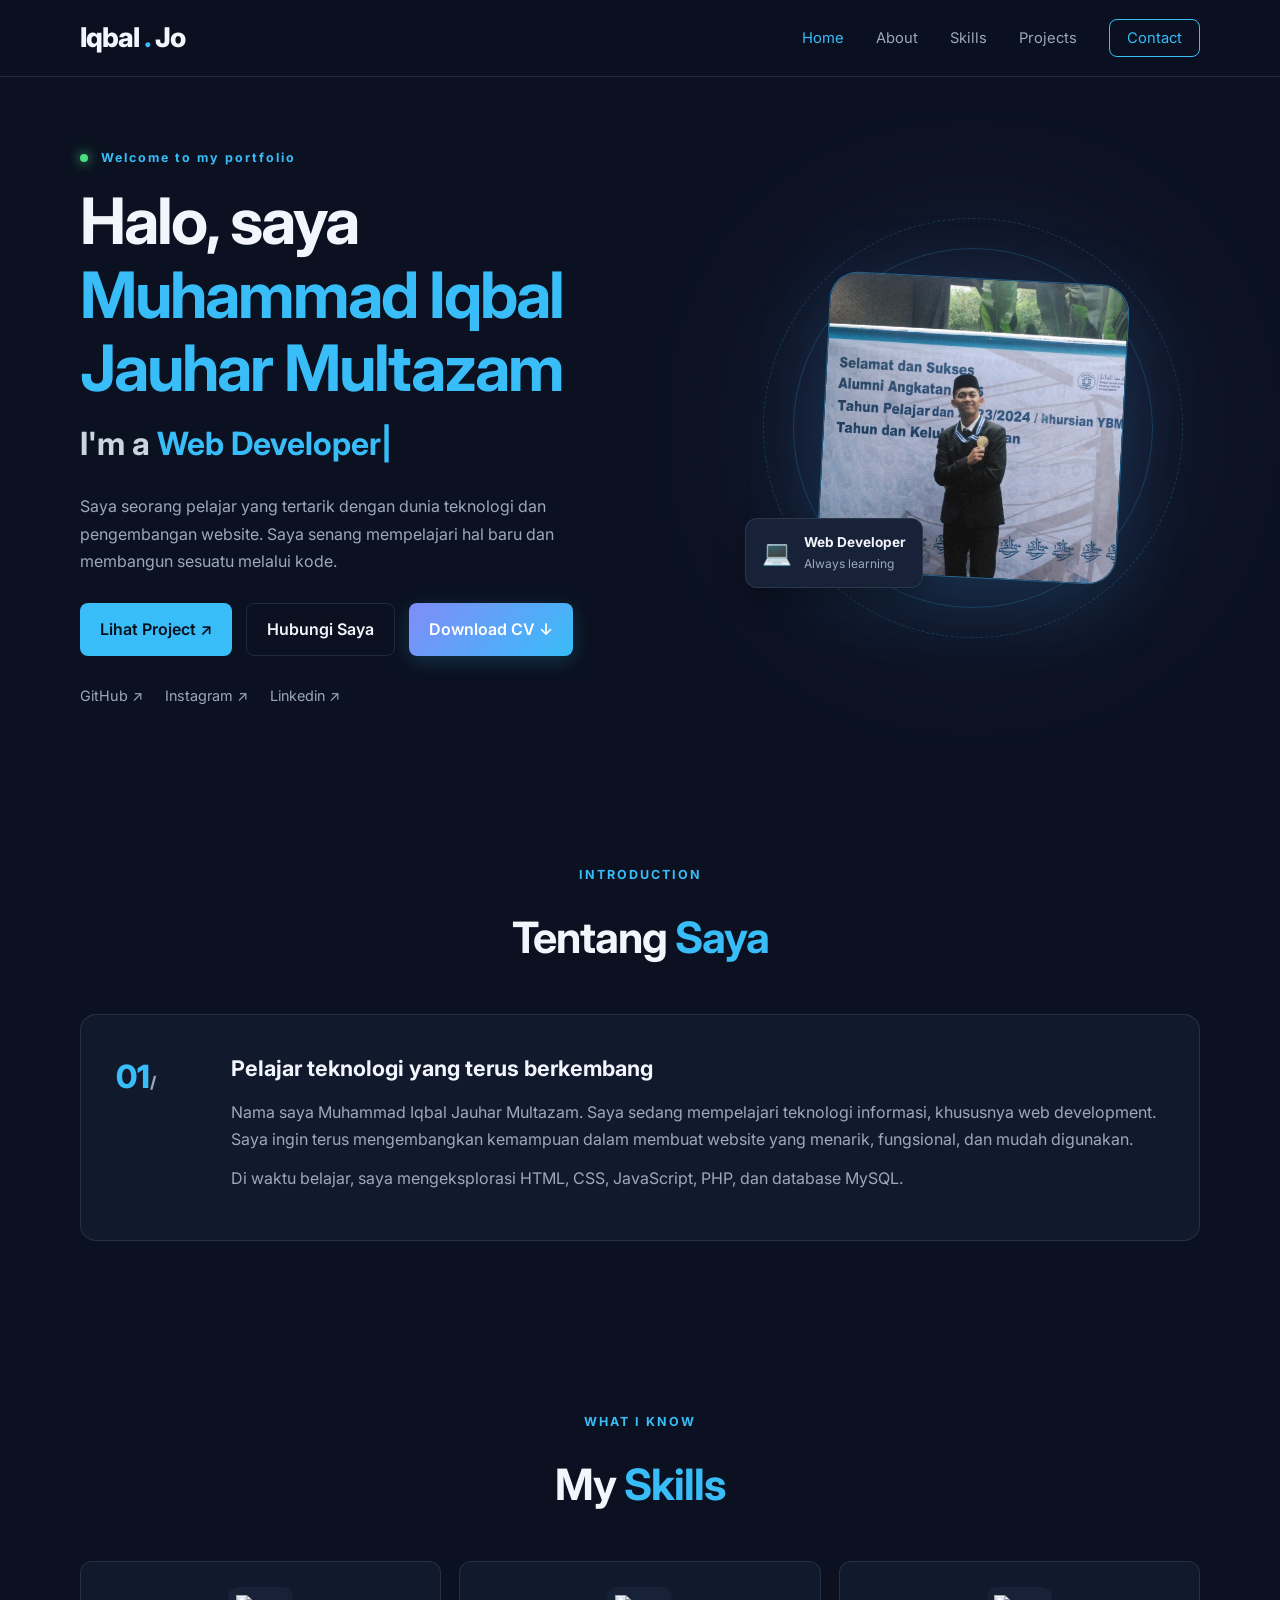
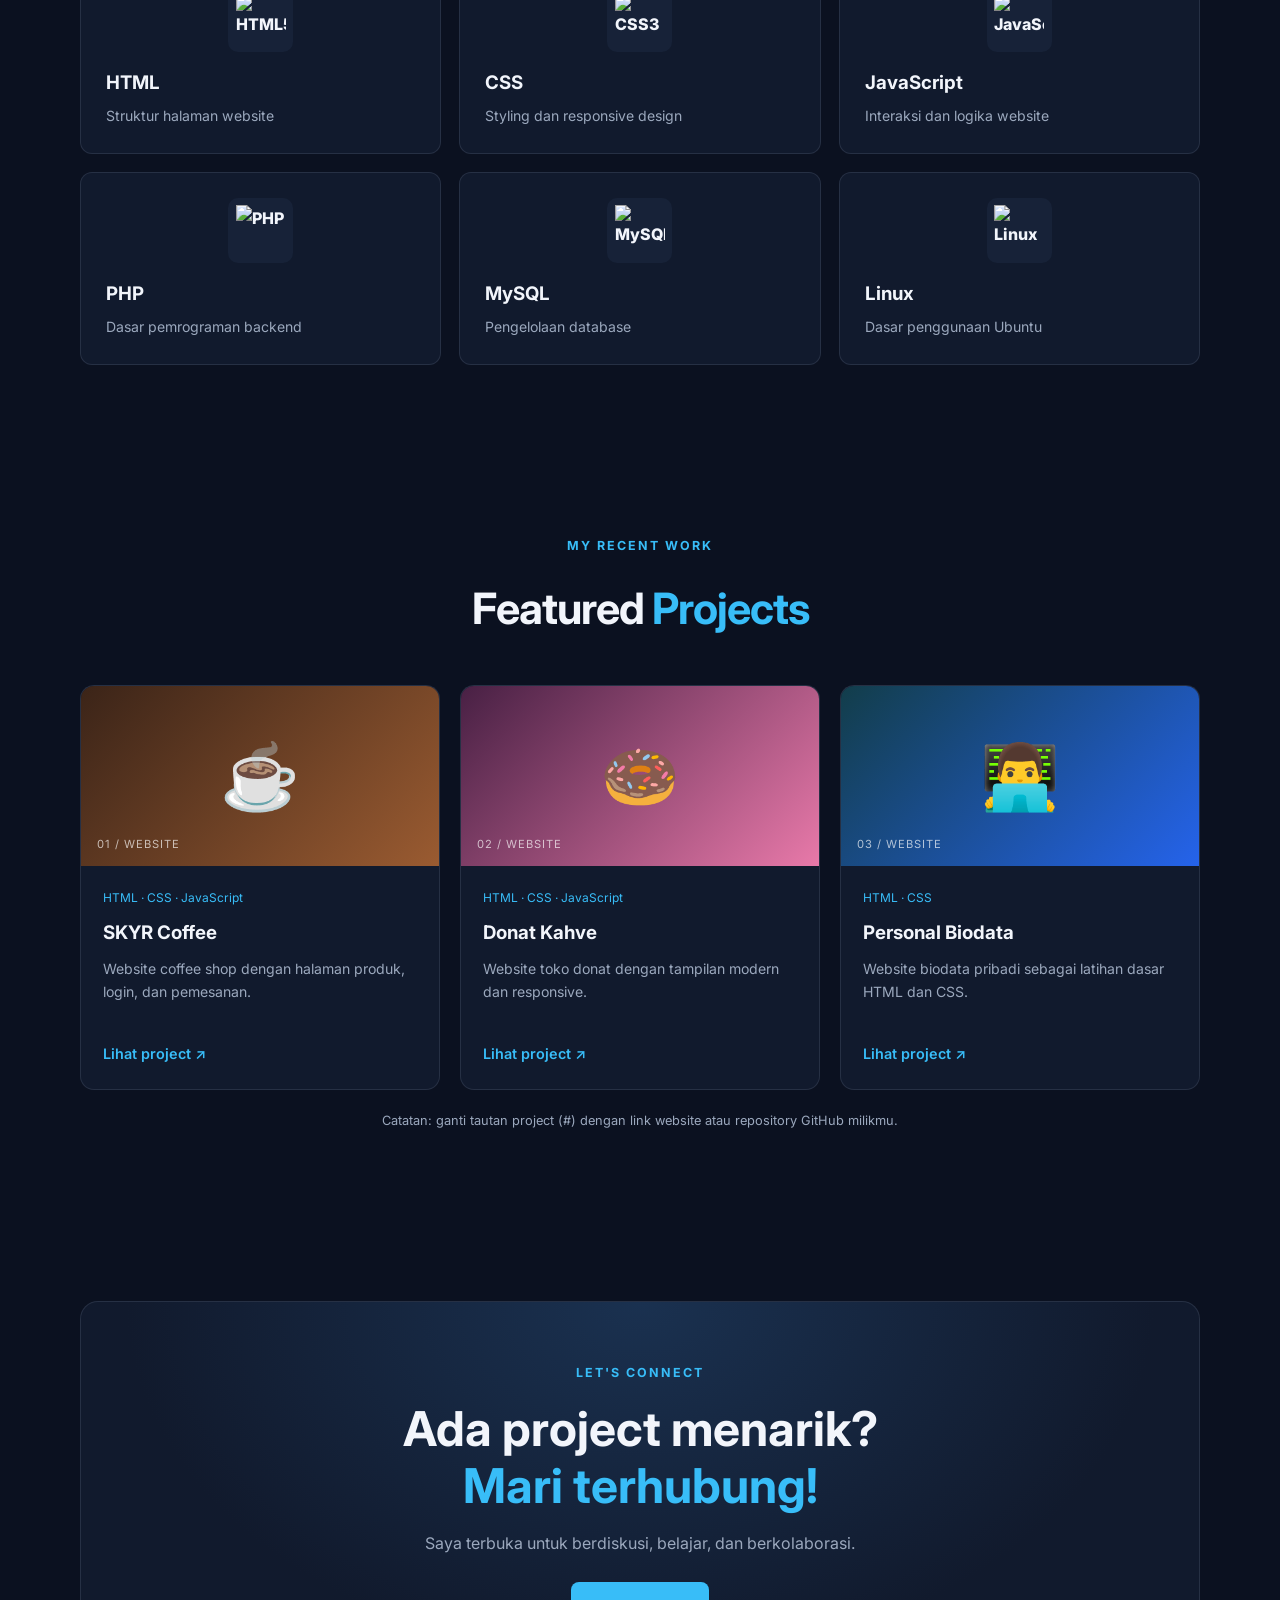
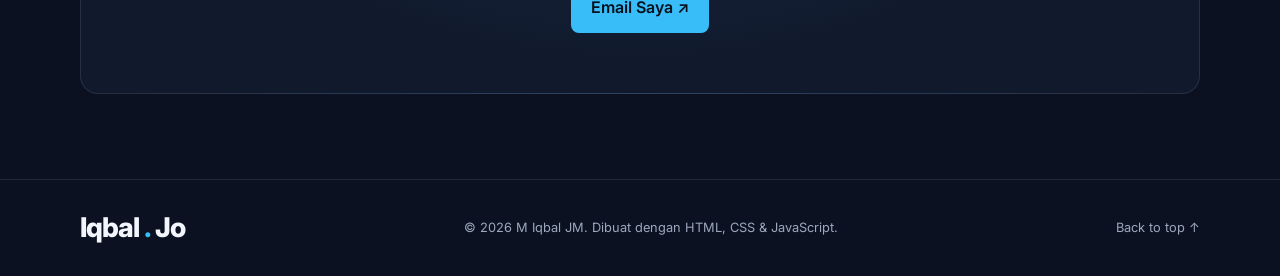
==== index.html @ 10afd631 "Add files via upload" ====
<!DOCTYPE html>
<html lang="id">
<head>
  <meta charset="UTF-8">
  <meta name="viewport" content="width=device-width, initial-scale=1.0">
  <meta name="description" content="Portofolio pribadi Muhammad Iqbal Jauhar Multazam">
  <title>Portofolio | Muhammad Iqbal J</title>
  <link rel="stylesheet" href="css/style.css">
  <script src="js/script.js" defer></script>
</head>
<body>
  <header class="header">
    <nav class="navbar container">
      <a href="#home" class="logo">Iqbal <span>.</span> Jo</a>
      <button class="menu-toggle" id="menuToggle" aria-label="Buka menu" aria-expanded="false">☰</button>
      <ul class="nav-links" id="navLinks">
        <li><a href="#home" class="active">Home</a></li>
        <li><a href="#about">About</a></li>
        <li><a href="#skills">Skills</a></li>
        <li><a href="#projects">Projects</a></li>
        <li><a href="#contact" class="nav-contact">Contact</a></li>
      </ul>
    </nav>
  </header>

  <main>
    <section class="hero container" id="home">
      <div class="hero-content">
        <p class="eyebrow"><span class="status-dot"></span> Welcome to my portfolio</p>
        <h1>Halo, saya <span>Muhammad Iqbal Jauhar Multazam</span></h1>
        <h2>I'm a <span id="typedText">Web Developer</span><span class="cursor">|</span></h2>
        <p class="hero-description">
          Saya seorang pelajar yang tertarik dengan dunia teknologi dan pengembangan website.
          Saya senang mempelajari hal baru dan membangun sesuatu melalui kode.
        </p>
        <div class="hero-buttons">
          <a href="#projects" class="btn btn-primary">
            Lihat Project ↗
          </a>
        
          <a href="#contact" class="btn btn-outline">
            Hubungi Saya
          </a>
        
          <a href="cv/cv-iqbal.pdf" class="btn btn-cv" download>
            Download CV ↓
          </a>
        </div>
        <div class="social-links">
          <a href="https://github.com/iqbaljauhar07/portfolio-iqbal" target="_blank" rel="noopener noreferrer">GitHub ↗</a>
          <a href="https://www.instagram.com/iqbaljamz._/" target="_blank" rel="noopener noreferrer">Instagram ↗</a>
          <a href="https://www.linkedin.com/in/m-iqbal-jauhar-m-0b9244431/" target="_blank" rel="noopener noreferrer">Linkedin ↗</a>
        </div>
      </div>
      <div class="hero-image">
        <div class="image-glow"></div>
        <div class="profile-frame">
          <img src="img/profile.jpg" alt="Foto profil Iqbal"
               onerror="this.style.display='none'; this.nextElementSibling.style.display='grid';">
          <div class="profile-placeholder">IQ</div>
        </div>
        <div class="floating-card"><span>💻</span><div><strong>Web Developer</strong><small>Always learning</small></div></div>
        <div class="circle circle-one"></div>
        <div class="circle circle-two"></div>
      </div>
    </section>

    <section class="section container" id="about">
      <div class="section-heading">
        <p class="eyebrow">INTRODUCTION</p>
        <h2>Tentang <span>Saya</span></h2>
      </div>
      <div class="about-card">
        <div class="about-mark">01<span>/</span></div>
        <div>
          <h3>Pelajar teknologi yang terus berkembang</h3>
          <p>
            Nama saya Muhammad Iqbal Jauhar Multazam. Saya sedang mempelajari
            teknologi informasi, khususnya web development. Saya ingin terus
            mengembangkan kemampuan dalam membuat website yang menarik,
            fungsional, dan mudah digunakan.
          </p>
          <p>Di waktu belajar, saya mengeksplorasi HTML, CSS, JavaScript, PHP, dan database MySQL.</p>
        </div>
      </div>
    </section>

    <section class="section container" id="skills">
      <div class="section-heading">
        <p class="eyebrow">WHAT I KNOW</p>
        <h2>My <span>Skills</span></h2>
      </div>
      <div class="skills-grid">
        <div class="skill-card">
          <span class="skill-icon">
            <img src="https://cdn.simpleicons.org/html5/E34F26" alt="HTML5">
          </span>
          <h3>HTML</h3>
          <p>Struktur halaman website</p>
        </div>
      
        <div class="skill-card">
          <span class="skill-icon">
            <img src="https://cdn.simpleicons.org/css/663399" alt="CSS3">
          </span>
          <h3>CSS</h3>
          <p>Styling dan responsive design</p>
        </div>
      
        <div class="skill-card">
          <span class="skill-icon">
            <img src="https://cdn.simpleicons.org/javascript/F7DF1E" alt="JavaScript">
          </span>
          <h3>JavaScript</h3>
          <p>Interaksi dan logika website</p>
        </div>
      
        <div class="skill-card">
          <span class="skill-icon">
            <img src="https://cdn.simpleicons.org/php/777BB4" alt="PHP">
          </span>
          <h3>PHP</h3>
          <p>Dasar pemrograman backend</p>
        </div>
      
        <div class="skill-card">
          <span class="skill-icon">
            <img src="https://cdn.simpleicons.org/mysql/4479A1" alt="MySQL">
          </span>
          <h3>MySQL</h3>
          <p>Pengelolaan database</p>
        </div>
      
        <div class="skill-card">
          <span class="skill-icon">
            <img src="https://cdn.simpleicons.org/linux/FCC624" alt="Linux">
          </span>
          <h3>Linux</h3>
          <p>Dasar penggunaan Ubuntu</p>
        </div>
      </div>
    </section>

    <section class="section container" id="projects">
      <div class="section-heading">
        <p class="eyebrow">MY RECENT WORK</p>
        <h2>Featured <span>Projects</span></h2>
      </div>
      <div class="projects-grid">
        <article class="project-card">
          <div class="project-visual visual-coffee"><span>☕</span><small>01 / WEBSITE</small></div>
          <div class="project-info"><p class="project-type">HTML · CSS · JavaScript</p><h3>SKYR Coffee</h3><p>Website coffee shop dengan halaman produk, login, dan pemesanan.</p><a href="#" class="project-link">Lihat project ↗</a></div>
        </article>
        <article class="project-card">
          <div class="project-visual visual-donut"><span>🍩</span><small>02 / WEBSITE</small></div>
          <div class="project-info"><p class="project-type">HTML · CSS · JavaScript</p><h3>Donat Kahve</h3><p>Website toko donat dengan tampilan modern dan responsive.</p><a href="#" class="project-link">Lihat project ↗</a></div>
        </article>
        <article class="project-card">
          <div class="project-visual visual-bio"><span>👨‍💻</span><small>03 / WEBSITE</small></div>
          <div class="project-info"><p class="project-type">HTML · CSS</p><h3>Personal Biodata</h3><p>Website biodata pribadi sebagai latihan dasar HTML dan CSS.</p><a href="#" class="project-link">Lihat project ↗</a></div>
        </article>
      </div>
      <p class="project-note">Catatan: ganti tautan project (#) dengan link website atau repository GitHub milikmu.</p>
    </section>

    <section class="section container" id="contact">
      <div class="contact-box">
        <p class="eyebrow">LET'S CONNECT</p>
        <h2>Ada project menarik?<br><span>Mari terhubung!</span></h2>
        <p>Saya terbuka untuk berdiskusi, belajar, dan berkolaborasi.</p>
        <a class="btn btn-primary" href="jauhariqbla77@gmail.com">Email Saya ↗</a>
      </div>
    </section>
  </main>

  <footer class="footer">
    <div class="container footer-content">
      <a href="#home" class="logo">Iqbal <span>.</span> Jo</a>
      <p>© <span id="year"></span> M Iqbal JM. Dibuat dengan HTML, CSS & JavaScript.</p>
      <a href="#home">Back to top ↑</a>
    </div>
  </footer>
</body>
</html>
---- css/style.css ----
@import url('https://fonts.googleapis.com/css2?family=Inter:wght@400;500;600;700;800&display=swap');

:root {
  --bg: #0b1120;
  --surface: #111a2d;
  --surface-light: #172238;
  --text: #f2f5fb;
  --muted: #9ba8bd;
  --accent: #38bdf8;
  --accent2: #818cf8;
  --border: rgba(148, 163, 184, .16);
}
* { box-sizing: border-box; margin: 0; padding: 0; }
html { scroll-behavior: smooth; scroll-padding-top: 90px; }
body { font-family: Inter, sans-serif; background: var(--bg); color: var(--text); line-height: 1.7; }
a { color: inherit; text-decoration: none; }
.container { width: min(1120px, 90%); margin-inline: auto; }
.header { position: sticky; top: 0; z-index: 100; background: rgba(11,17,32,.88); backdrop-filter: blur(14px); border-bottom: 1px solid var(--border); }
.navbar { height: 76px; display: flex; align-items: center; justify-content: space-between; }
.logo { font-size: 1.7rem; font-weight: 800; letter-spacing: -1px; }
.logo span, .section-heading h2 span, .hero h1 span, .hero h2 span, .contact-box h2 span { color: var(--accent); }
.nav-links { display: flex; align-items: center; gap: 32px; list-style: none; }
.nav-links a { color: var(--muted); font-size: .92rem; transition: .25s; }
.nav-links a:hover, .nav-links a.active { color: var(--accent); }
.nav-links .nav-contact { border: 1px solid var(--accent); padding: 9px 17px; border-radius: 8px; color: var(--accent); }
.menu-toggle { display: none; color: var(--text); background: none; border: 0; font-size: 1.6rem; cursor: pointer; }
.hero { min-height: 650px; display: grid; grid-template-columns: 1.15fr .85fr; align-items: center; gap: 50px; padding-block: 70px; }
.eyebrow { color: var(--accent); font-size: .78rem; font-weight: 700; letter-spacing: 2px; margin-bottom: 16px; }
.status-dot { display: inline-block; width: 8px; height: 8px; border-radius: 50%; background: #4ade80; margin-right: 8px; box-shadow: 0 0 12px #4ade80; }
.hero h1 { font-size: clamp(2.3rem, 5vw, 4rem); line-height: 1.15; letter-spacing: -2px; }
.hero h2 { font-size: clamp(1.3rem, 3vw, 2rem); margin-top: 12px; color: #cbd5e1; }
.cursor { color: var(--accent); animation: blink .8s infinite; }
@keyframes blink { 50% { opacity: 0; } }
.hero-description { max-width: 550px; color: var(--muted); margin: 22px 0 28px; }
.hero-buttons { display: flex; gap: 14px; flex-wrap: wrap; }
.btn { display: inline-flex; align-items: center; justify-content: center; gap: 8px; padding: 12px 20px; border-radius: 8px; font-weight: 600; transition: transform .2s, background .2s; }
.btn:hover { transform: translateY(-3px); }
.btn-primary { color: #06111d; background: var(--accent); }
.btn-outline { border: 1px solid var(--border); color: var(--text); }
.social-links { display: flex; gap: 22px; margin-top: 28px; color: var(--muted); font-size: .9rem; }
.social-links a:hover { color: var(--accent); }
.hero-image { position: relative; display: grid; place-items: center; min-height: 390px; }
.profile-frame { position: relative; z-index: 2; width: min(300px, 80%); aspect-ratio: 1; border-radius: 28px; overflow: hidden; border: 1px solid rgba(56,189,248,.4); background: linear-gradient(135deg, #1d3557, #172238); transform: rotate(3deg); box-shadow: 0 20px 80px rgba(56,189,248,.15); }
.profile-frame img { width: 100%; height: 100%; object-fit: cover; }
.profile-placeholder { display: none; place-items: center; width: 100%; height: 100%; font-size: 5rem; font-weight: 800; color: var(--accent); }
.image-glow { position: absolute; width: 300px; height: 300px; border-radius: 50%; background: var(--accent2); filter: blur(110px); opacity: .22; }
.floating-card { position: absolute; z-index: 3; bottom: 35px; left: 0; display: flex; gap: 12px; align-items: center; background: #172238; border: 1px solid var(--border); border-radius: 12px; padding: 12px 16px; box-shadow: 0 12px 30px #0004; }
.floating-card > span { font-size: 1.5rem; }
.floating-card strong, .floating-card small { display: block; }
.floating-card strong { font-size: .85rem; }
.floating-card small { color: var(--muted); font-size: .75rem; }
.circle { position: absolute; border: 1px solid rgba(56,189,248,.2); border-radius: 50%; }
.circle-one { width: 360px; height: 360px; }
.circle-two { width: 420px; height: 420px; border-style: dashed; }
.section { padding-block: 85px; }
.section-heading { text-align: center; margin-bottom: 40px; }
.section-heading h2 { font-size: clamp(2rem, 4vw, 2.7rem); letter-spacing: -1px; }
.about-card { display: grid; grid-template-columns: 90px 1fr; gap: 25px; padding: 35px; background: var(--surface); border: 1px solid var(--border); border-radius: 16px; }
.about-mark { font-size: 2rem; font-weight: 800; color: var(--accent); }
.about-mark span { color: var(--muted); font-size: 1rem; }
.about-card h3 { font-size: 1.35rem; margin-bottom: 12px; }
.about-card p { color: var(--muted); margin-bottom: 12px; }
.skills-grid { display: grid; grid-template-columns: repeat(3, 1fr); gap: 18px; }
.skill-card { padding: 25px; background: var(--surface); border: 1px solid var(--border); border-radius: 12px; transition: .25s; }
.skill-card:hover, .project-card:hover { transform: translateY(-5px); border-color: rgba(56,189,248,.5); }
.skill-icon { display: grid; place-items: center; width: 45px; height: 45px; border-radius: 10px; font-weight: 800; font-size: 1rem; margin-bottom: 18px; background: var(--surface-light); }
.orange { color: #fb923c; } .blue { color: #60a5fa; } .yellow { color: #facc15; } .purple { color: #c084fc; } .green { color: #4ade80; } .gray { color: #cbd5e1; }
.skill-card h3 { margin-bottom: 5px; }
.skill-card p { color: var(--muted); font-size: .88rem; }
.projects-grid { display: grid; grid-template-columns: repeat(3, 1fr); gap: 20px; }
.project-card { overflow: hidden; border: 1px solid var(--border); border-radius: 14px; background: var(--surface); transition: .25s; }
.project-visual { height: 180px; display: flex; flex-direction: column; align-items: center; justify-content: center; position: relative; }
.project-visual span { font-size: 4rem; }
.project-visual small { position: absolute; bottom: 12px; left: 16px; font-size: .7rem; letter-spacing: 1px; color: #ffffffaa; }
.visual-coffee { background: linear-gradient(135deg, #3b2418, #9a5b31); }
.visual-donut { background: linear-gradient(135deg, #482044, #e879a9); }
.visual-bio { background: linear-gradient(135deg, #123d4a, #2563eb); }
.project-info { padding: 22px; }
.project-type { color: var(--accent); font-size: .75rem; margin-bottom: 8px; }
.project-info h3 { margin-bottom: 8px; }
.project-info > p:not(.project-type) { color: var(--muted); font-size: .88rem; min-height: 70px; }
.project-link { display: inline-block; margin-top: 15px; font-weight: 600; color: var(--accent); font-size: .9rem; }
.project-note { color: var(--muted); font-size: .8rem; margin-top: 20px; text-align: center; }
.contact-box { text-align: center; padding: 60px 25px; border: 1px solid var(--border); border-radius: 18px; background: radial-gradient(ellipse at top, #1a3150, var(--surface) 65%); }
.contact-box h2 { font-size: clamp(2rem, 5vw, 3rem); line-height: 1.2; margin-bottom: 15px; }
.contact-box > p:not(.eyebrow) { color: var(--muted); margin-bottom: 25px; }
.footer { border-top: 1px solid var(--border); padding: 25px 0; }
.footer-content { display: flex; align-items: center; justify-content: space-between; gap: 20px; }
.footer p, .footer-content > a:last-child { color: var(--muted); font-size: .8rem; }

@media (max-width: 800px) {
  .menu-toggle { display: block; }
  .nav-links { display: none; position: absolute; top: 76px; left: 0; right: 0; flex-direction: column; gap: 18px; padding: 25px; background: var(--surface); border-bottom: 1px solid var(--border); }
  .nav-links.show { display: flex; }
  .hero { grid-template-columns: 1fr; text-align: center; gap: 30px; padding-top: 55px; }
  .hero-description { margin-inline: auto; }
  .hero-buttons, .social-links { justify-content: center; }
  .hero-image { grid-row: 1; min-height: 320px; }
  .profile-frame { width: 230px; }
  .circle-one { width: 280px; height: 280px; }
  .circle-two { width: 330px; height: 330px; }
  .floating-card { left: 8%; bottom: 10px; }
  .skills-grid, .projects-grid { grid-template-columns: repeat(2, 1fr); }
}
@media (max-width: 520px) {
  .skills-grid, .projects-grid { grid-template-columns: 1fr; }
  .about-card { grid-template-columns: 1fr; padding: 25px; }
  .section { padding-block: 60px; }
  .footer-content { flex-direction: column; text-align: center; }
  .hero h1 { letter-spacing: -1px; }
}

.profile-frame img {
    width: 100%;
    height: 100%;
    object-fit: cover;
    border-radius: 28px;
}


.btn-cv {
    background: linear-gradient(135deg, #818cf8, #38bdf8);
    color: #ffffff;
    border: none;
    box-shadow: 0 5px 20px rgba(56, 189, 248, 0.2);
}

.btn-cv:hover {
    transform: translateY(-4px);
    box-shadow: 0 8px 25px rgba(56, 189, 248, 0.4);
}
.skill-icon {
    display: flex;
    justify-content: center;
    align-items: center;
    width: 65px;
    height: 65px;
    margin: 0 auto 15px;
}

.skill-icon img {
    width: 50px;
    height: 50px;
    object-fit: contain;
    transition: transform 0.3s ease;
}

.skill-card:hover .skill-icon img {
    transform: scale(1.15);
}
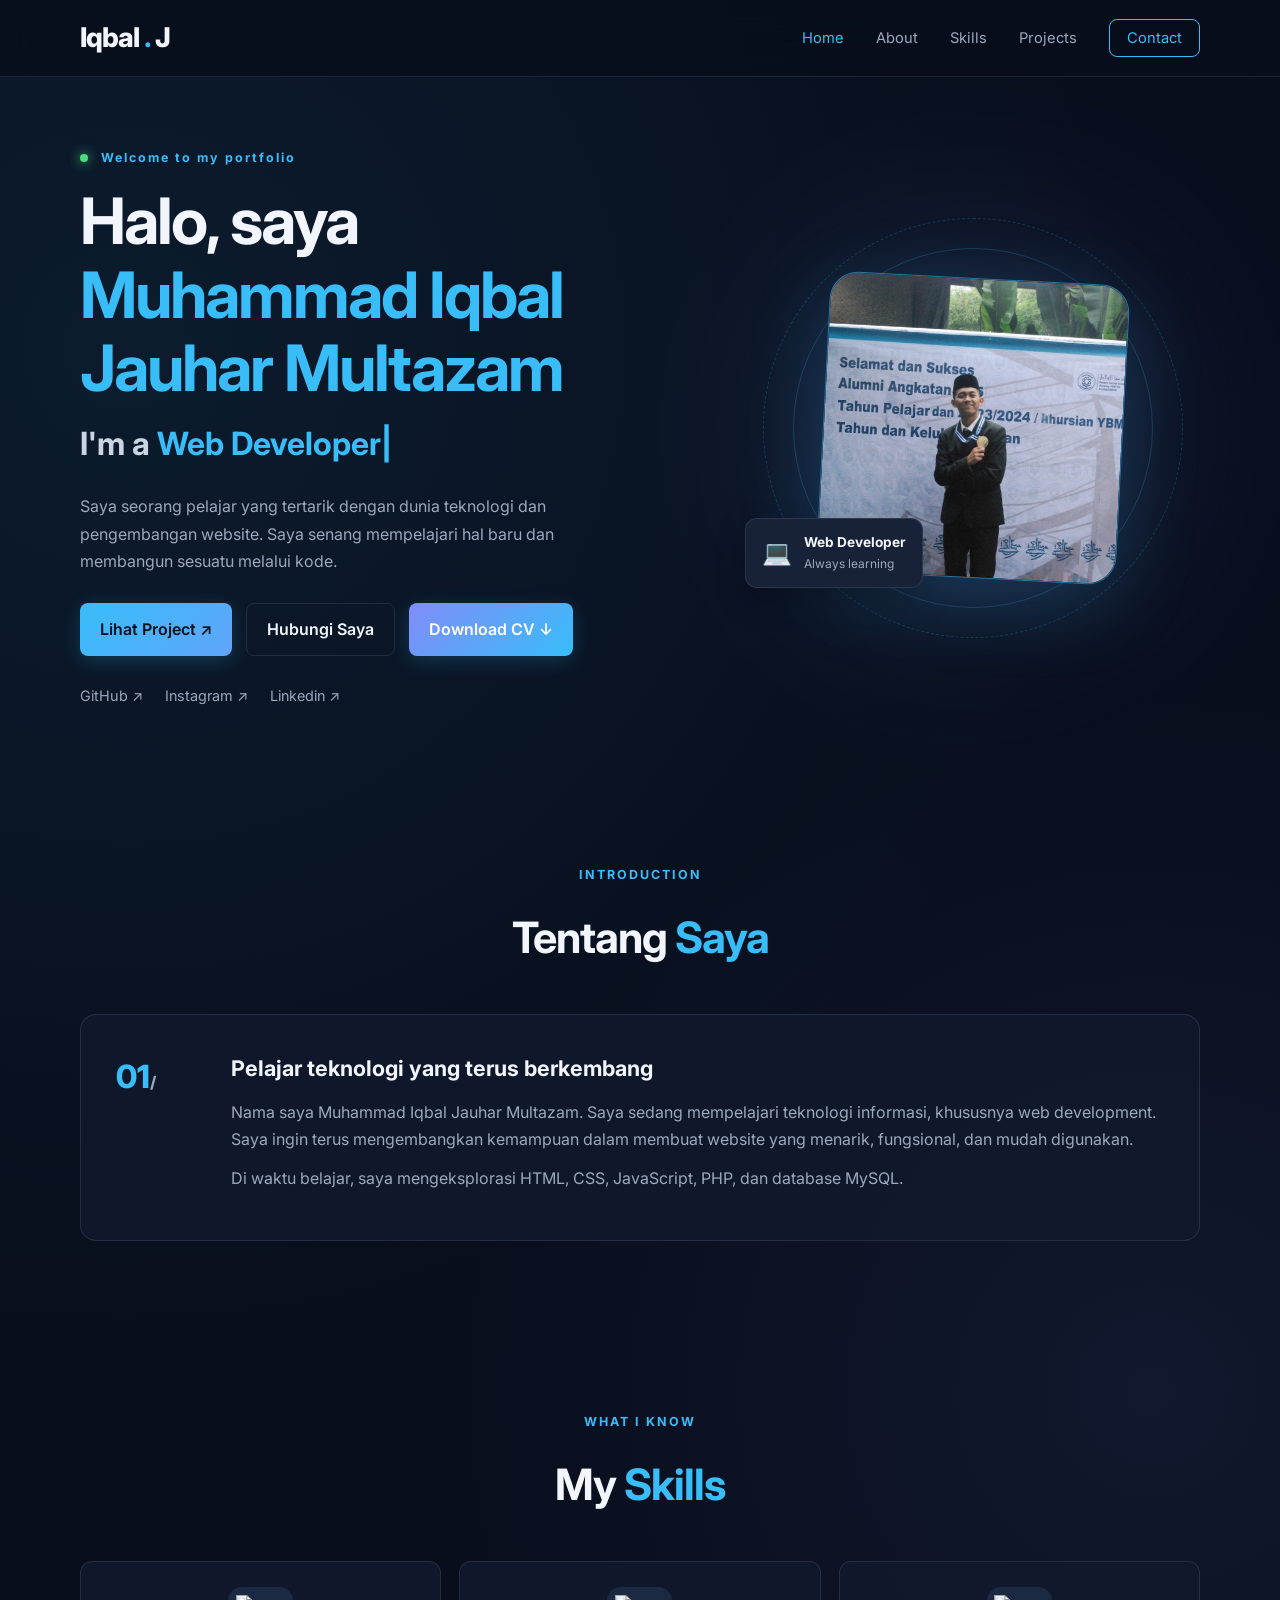
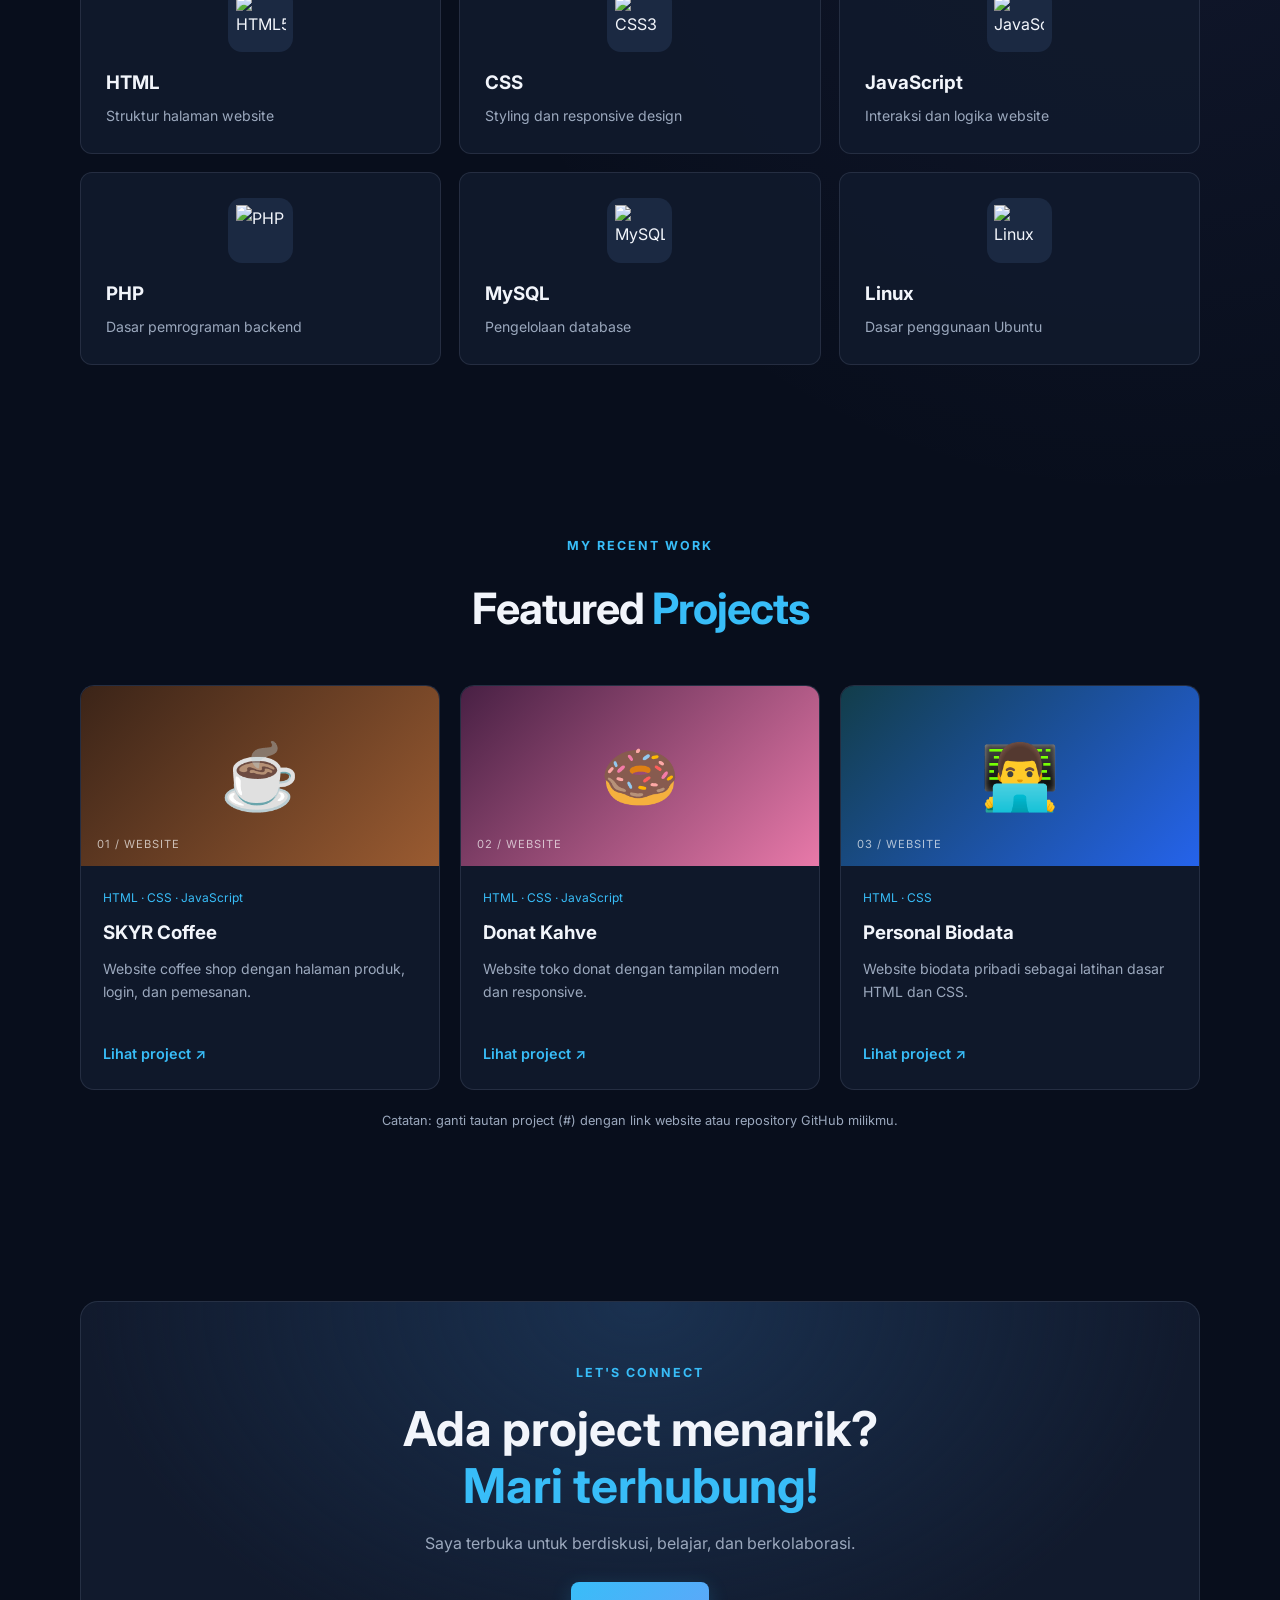
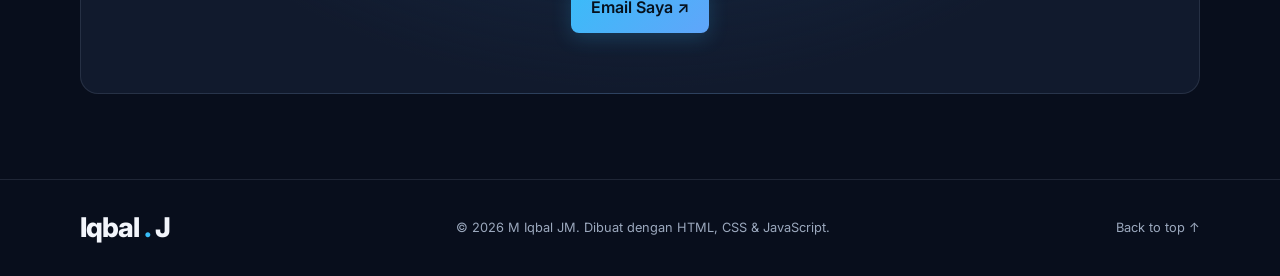
==== commit 84a421aa: "Update index.html" ====
--- a/index.html
+++ b/index.html
@@ -11,7 +11,7 @@
 <body>
   <header class="header">
     <nav class="navbar container">
-      <a href="#home" class="logo">Iqbal <span>.</span> Jo</a>
+      <a href="#home" class="logo">Iqbal <span>.</span> J</a>
       <button class="menu-toggle" id="menuToggle" aria-label="Buka menu" aria-expanded="false">☰</button>
       <ul class="nav-links" id="navLinks">
         <li><a href="#home" class="active">Home</a></li>
@@ -42,7 +42,7 @@
             Hubungi Saya
           </a>
         
-          <a href="cv/cv-iqbal.pdf" class="btn btn-cv" download>
+          <a href="cv/CV-Muhammad-Iqbal-Jauhar-Multazam-Revisi.pdf" class="btn btn-cv" download>
             Download CV ↓
           </a>
         </div>
@@ -168,14 +168,16 @@
         <p class="eyebrow">LET'S CONNECT</p>
         <h2>Ada project menarik?<br><span>Mari terhubung!</span></h2>
         <p>Saya terbuka untuk berdiskusi, belajar, dan berkolaborasi.</p>
-        <a class="btn btn-primary" href="jauhariqbla77@gmail.com">Email Saya ↗</a>
+        <a class="btn btn-primary" href="mailto:jauhariqbal77@gmail.com?subject=Pesan%20dari%20Portfolio">
+          Email Saya ↗
+        </a>
       </div>
     </section>
   </main>
 
   <footer class="footer">
     <div class="container footer-content">
-      <a href="#home" class="logo">Iqbal <span>.</span> Jo</a>
+      <a href="#home" class="logo">Iqbal <span>.</span> J</a>
       <p>© <span id="year"></span> M Iqbal JM. Dibuat dengan HTML, CSS & JavaScript.</p>
       <a href="#home">Back to top ↑</a>
     </div>
--- a/css/style.css
+++ b/css/style.css
@@ -1,113 +1,277 @@
+
 @import url('https://fonts.googleapis.com/css2?family=Inter:wght@400;500;600;700;800&display=swap');
 
 :root {
-  --bg: #0b1120;
-  --surface: #111a2d;
-  --surface-light: #172238;
-  --text: #f2f5fb;
-  --muted: #9ba8bd;
-  --accent: #38bdf8;
-  --accent2: #818cf8;
-  --border: rgba(148, 163, 184, .16);
-}
-* { box-sizing: border-box; margin: 0; padding: 0; }
-html { scroll-behavior: smooth; scroll-padding-top: 90px; }
-body { font-family: Inter, sans-serif; background: var(--bg); color: var(--text); line-height: 1.7; }
-a { color: inherit; text-decoration: none; }
-.container { width: min(1120px, 90%); margin-inline: auto; }
-.header { position: sticky; top: 0; z-index: 100; background: rgba(11,17,32,.88); backdrop-filter: blur(14px); border-bottom: 1px solid var(--border); }
-.navbar { height: 76px; display: flex; align-items: center; justify-content: space-between; }
-.logo { font-size: 1.7rem; font-weight: 800; letter-spacing: -1px; }
-.logo span, .section-heading h2 span, .hero h1 span, .hero h2 span, .contact-box h2 span { color: var(--accent); }
-.nav-links { display: flex; align-items: center; gap: 32px; list-style: none; }
-.nav-links a { color: var(--muted); font-size: .92rem; transition: .25s; }
-.nav-links a:hover, .nav-links a.active { color: var(--accent); }
-.nav-links .nav-contact { border: 1px solid var(--accent); padding: 9px 17px; border-radius: 8px; color: var(--accent); }
-.menu-toggle { display: none; color: var(--text); background: none; border: 0; font-size: 1.6rem; cursor: pointer; }
-.hero { min-height: 650px; display: grid; grid-template-columns: 1.15fr .85fr; align-items: center; gap: 50px; padding-block: 70px; }
-.eyebrow { color: var(--accent); font-size: .78rem; font-weight: 700; letter-spacing: 2px; margin-bottom: 16px; }
-.status-dot { display: inline-block; width: 8px; height: 8px; border-radius: 50%; background: #4ade80; margin-right: 8px; box-shadow: 0 0 12px #4ade80; }
-.hero h1 { font-size: clamp(2.3rem, 5vw, 4rem); line-height: 1.15; letter-spacing: -2px; }
-.hero h2 { font-size: clamp(1.3rem, 3vw, 2rem); margin-top: 12px; color: #cbd5e1; }
-.cursor { color: var(--accent); animation: blink .8s infinite; }
-@keyframes blink { 50% { opacity: 0; } }
-.hero-description { max-width: 550px; color: var(--muted); margin: 22px 0 28px; }
-.hero-buttons { display: flex; gap: 14px; flex-wrap: wrap; }
-.btn { display: inline-flex; align-items: center; justify-content: center; gap: 8px; padding: 12px 20px; border-radius: 8px; font-weight: 600; transition: transform .2s, background .2s; }
-.btn:hover { transform: translateY(-3px); }
-.btn-primary { color: #06111d; background: var(--accent); }
-.btn-outline { border: 1px solid var(--border); color: var(--text); }
-.social-links { display: flex; gap: 22px; margin-top: 28px; color: var(--muted); font-size: .9rem; }
-.social-links a:hover { color: var(--accent); }
-.hero-image { position: relative; display: grid; place-items: center; min-height: 390px; }
-.profile-frame { position: relative; z-index: 2; width: min(300px, 80%); aspect-ratio: 1; border-radius: 28px; overflow: hidden; border: 1px solid rgba(56,189,248,.4); background: linear-gradient(135deg, #1d3557, #172238); transform: rotate(3deg); box-shadow: 0 20px 80px rgba(56,189,248,.15); }
-.profile-frame img { width: 100%; height: 100%; object-fit: cover; }
-.profile-placeholder { display: none; place-items: center; width: 100%; height: 100%; font-size: 5rem; font-weight: 800; color: var(--accent); }
-.image-glow { position: absolute; width: 300px; height: 300px; border-radius: 50%; background: var(--accent2); filter: blur(110px); opacity: .22; }
-.floating-card { position: absolute; z-index: 3; bottom: 35px; left: 0; display: flex; gap: 12px; align-items: center; background: #172238; border: 1px solid var(--border); border-radius: 12px; padding: 12px 16px; box-shadow: 0 12px 30px #0004; }
-.floating-card > span { font-size: 1.5rem; }
-.floating-card strong, .floating-card small { display: block; }
-.floating-card strong { font-size: .85rem; }
-.floating-card small { color: var(--muted); font-size: .75rem; }
-.circle { position: absolute; border: 1px solid rgba(56,189,248,.2); border-radius: 50%; }
-.circle-one { width: 360px; height: 360px; }
-.circle-two { width: 420px; height: 420px; border-style: dashed; }
-.section { padding-block: 85px; }
-.section-heading { text-align: center; margin-bottom: 40px; }
-.section-heading h2 { font-size: clamp(2rem, 4vw, 2.7rem); letter-spacing: -1px; }
-.about-card { display: grid; grid-template-columns: 90px 1fr; gap: 25px; padding: 35px; background: var(--surface); border: 1px solid var(--border); border-radius: 16px; }
-.about-mark { font-size: 2rem; font-weight: 800; color: var(--accent); }
-.about-mark span { color: var(--muted); font-size: 1rem; }
-.about-card h3 { font-size: 1.35rem; margin-bottom: 12px; }
-.about-card p { color: var(--muted); margin-bottom: 12px; }
-.skills-grid { display: grid; grid-template-columns: repeat(3, 1fr); gap: 18px; }
-.skill-card { padding: 25px; background: var(--surface); border: 1px solid var(--border); border-radius: 12px; transition: .25s; }
-.skill-card:hover, .project-card:hover { transform: translateY(-5px); border-color: rgba(56,189,248,.5); }
-.skill-icon { display: grid; place-items: center; width: 45px; height: 45px; border-radius: 10px; font-weight: 800; font-size: 1rem; margin-bottom: 18px; background: var(--surface-light); }
-.orange { color: #fb923c; } .blue { color: #60a5fa; } .yellow { color: #facc15; } .purple { color: #c084fc; } .green { color: #4ade80; } .gray { color: #cbd5e1; }
-.skill-card h3 { margin-bottom: 5px; }
-.skill-card p { color: var(--muted); font-size: .88rem; }
-.projects-grid { display: grid; grid-template-columns: repeat(3, 1fr); gap: 20px; }
-.project-card { overflow: hidden; border: 1px solid var(--border); border-radius: 14px; background: var(--surface); transition: .25s; }
-.project-visual { height: 180px; display: flex; flex-direction: column; align-items: center; justify-content: center; position: relative; }
-.project-visual span { font-size: 4rem; }
-.project-visual small { position: absolute; bottom: 12px; left: 16px; font-size: .7rem; letter-spacing: 1px; color: #ffffffaa; }
-.visual-coffee { background: linear-gradient(135deg, #3b2418, #9a5b31); }
-.visual-donut { background: linear-gradient(135deg, #482044, #e879a9); }
-.visual-bio { background: linear-gradient(135deg, #123d4a, #2563eb); }
-.project-info { padding: 22px; }
-.project-type { color: var(--accent); font-size: .75rem; margin-bottom: 8px; }
-.project-info h3 { margin-bottom: 8px; }
-.project-info > p:not(.project-type) { color: var(--muted); font-size: .88rem; min-height: 70px; }
-.project-link { display: inline-block; margin-top: 15px; font-weight: 600; color: var(--accent); font-size: .9rem; }
-.project-note { color: var(--muted); font-size: .8rem; margin-top: 20px; text-align: center; }
-.contact-box { text-align: center; padding: 60px 25px; border: 1px solid var(--border); border-radius: 18px; background: radial-gradient(ellipse at top, #1a3150, var(--surface) 65%); }
-.contact-box h2 { font-size: clamp(2rem, 5vw, 3rem); line-height: 1.2; margin-bottom: 15px; }
-.contact-box > p:not(.eyebrow) { color: var(--muted); margin-bottom: 25px; }
-.footer { border-top: 1px solid var(--border); padding: 25px 0; }
-.footer-content { display: flex; align-items: center; justify-content: space-between; gap: 20px; }
-.footer p, .footer-content > a:last-child { color: var(--muted); font-size: .8rem; }
-
-@media (max-width: 800px) {
-  .menu-toggle { display: block; }
-  .nav-links { display: none; position: absolute; top: 76px; left: 0; right: 0; flex-direction: column; gap: 18px; padding: 25px; background: var(--surface); border-bottom: 1px solid var(--border); }
-  .nav-links.show { display: flex; }
-  .hero { grid-template-columns: 1fr; text-align: center; gap: 30px; padding-top: 55px; }
-  .hero-description { margin-inline: auto; }
-  .hero-buttons, .social-links { justify-content: center; }
-  .hero-image { grid-row: 1; min-height: 320px; }
-  .profile-frame { width: 230px; }
-  .circle-one { width: 280px; height: 280px; }
-  .circle-two { width: 330px; height: 330px; }
-  .floating-card { left: 8%; bottom: 10px; }
-  .skills-grid, .projects-grid { grid-template-columns: repeat(2, 1fr); }
-}
-@media (max-width: 520px) {
-  .skills-grid, .projects-grid { grid-template-columns: 1fr; }
-  .about-card { grid-template-columns: 1fr; padding: 25px; }
-  .section { padding-block: 60px; }
-  .footer-content { flex-direction: column; text-align: center; }
-  .hero h1 { letter-spacing: -1px; }
+    --bg: #080e1c;
+    --surface: #111a2d;
+    --surface-light: #1b2942;
+    --text: #f2f5fb;
+    --muted: #9ba8bd;
+    --accent: #38bdf8;
+    --accent2: #818cf8;
+    --border: rgba(148, 163, 184, .16);
+}
+
+* {
+    margin: 0;
+    padding: 0;
+    box-sizing: border-box;
+}
+
+html {
+    scroll-behavior: smooth;
+    scroll-padding-top: 90px;
+}
+
+body {
+    font-family: 'Inter', sans-serif;
+    background:
+        radial-gradient(circle at 10% 10%, rgba(56, 189, 248, .08), transparent 30%),
+        radial-gradient(circle at 90% 40%, rgba(129, 140, 248, .08), transparent 30%),
+        var(--bg);
+    color: var(--text);
+    line-height: 1.7;
+    overflow-x: hidden;
+}
+
+a {
+    color: inherit;
+    text-decoration: none;
+}
+
+.container {
+    width: min(1120px, 90%);
+    margin-inline: auto;
+}
+
+/* NAVBAR */
+
+.header {
+    position: sticky;
+    top: 0;
+    z-index: 100;
+    background: rgba(8, 14, 28, .82);
+    backdrop-filter: blur(18px);
+    border-bottom: 1px solid var(--border);
+}
+
+.navbar {
+    height: 76px;
+    display: flex;
+    align-items: center;
+    justify-content: space-between;
+}
+
+.logo {
+    font-size: 1.7rem;
+    font-weight: 800;
+    letter-spacing: -1px;
+}
+
+.logo span,
+.section-heading h2 span,
+.hero h1 span,
+.hero h2 span,
+.contact-box h2 span {
+    color: var(--accent);
+}
+
+.nav-links {
+    display: flex;
+    align-items: center;
+    gap: 32px;
+    list-style: none;
+}
+
+.nav-links a {
+    color: var(--muted);
+    font-size: .92rem;
+    transition: .3s ease;
+}
+
+.nav-links a:hover,
+.nav-links a.active {
+    color: var(--accent);
+}
+
+.nav-links .nav-contact {
+    border: 1px solid var(--accent);
+    padding: 9px 17px;
+    border-radius: 8px;
+    color: var(--accent);
+    transition: .3s ease;
+}
+
+.nav-links .nav-contact:hover {
+    background: var(--accent);
+    color: #06111d;
+    box-shadow: 0 0 20px rgba(56, 189, 248, .3);
+}
+
+.menu-toggle {
+    display: none;
+    color: var(--text);
+    background: none;
+    border: 0;
+    font-size: 1.6rem;
+    cursor: pointer;
+}
+
+/* HERO */
+
+.hero {
+    min-height: 650px;
+    display: grid;
+    grid-template-columns: 1.15fr .85fr;
+    align-items: center;
+    gap: 50px;
+    padding-block: 70px;
+}
+
+.eyebrow {
+    color: var(--accent);
+    font-size: .78rem;
+    font-weight: 700;
+    letter-spacing: 2px;
+    margin-bottom: 16px;
+}
+
+.status-dot {
+    display: inline-block;
+    width: 8px;
+    height: 8px;
+    border-radius: 50%;
+    background: #4ade80;
+    margin-right: 8px;
+    box-shadow: 0 0 12px #4ade80;
+    animation: pulse 1.8s infinite;
+}
+
+@keyframes pulse {
+    50% {
+        box-shadow: 0 0 20px #4ade80;
+    }
+}
+
+.hero h1 {
+    font-size: clamp(2.3rem, 5vw, 4rem);
+    line-height: 1.15;
+    letter-spacing: -2px;
+}
+
+.hero h2 {
+    font-size: clamp(1.3rem, 3vw, 2rem);
+    margin-top: 12px;
+    color: #cbd5e1;
+}
+
+.cursor {
+    color: var(--accent);
+    animation: blink .8s infinite;
+}
+
+@keyframes blink {
+    50% { opacity: 0; }
+}
+
+.hero-description {
+    max-width: 550px;
+    color: var(--muted);
+    margin: 22px 0 28px;
+}
+
+.hero-buttons {
+    display: flex;
+    gap: 14px;
+    flex-wrap: wrap;
+}
+
+/* BUTTON */
+
+.btn {
+    display: inline-flex;
+    align-items: center;
+    justify-content: center;
+    gap: 8px;
+    padding: 12px 20px;
+    border-radius: 8px;
+    font-weight: 600;
+    transition: .3s ease;
+}
+
+.btn:hover {
+    transform: translateY(-4px);
+}
+
+.btn-primary {
+    color: #06111d;
+    background: linear-gradient(135deg, var(--accent), #60a5fa);
+    box-shadow: 0 5px 20px rgba(56, 189, 248, .2);
+}
+
+.btn-primary:hover {
+    box-shadow: 0 8px 28px rgba(56, 189, 248, .4);
+}
+
+.btn-outline {
+    border: 1px solid var(--border);
+    color: var(--text);
+}
+
+.btn-outline:hover {
+    border-color: var(--accent);
+    color: var(--accent);
+}
+
+.btn-cv {
+    background: linear-gradient(135deg, var(--accent2), var(--accent));
+    color: white;
+    border: none;
+    box-shadow: 0 5px 20px rgba(56, 189, 248, .2);
+}
+
+.btn-cv:hover {
+    box-shadow: 0 8px 25px rgba(56, 189, 248, .4);
+}
+
+.social-links {
+    display: flex;
+    gap: 22px;
+    margin-top: 28px;
+    color: var(--muted);
+    font-size: .9rem;
+}
+
+.social-links a {
+    transition: .3s ease;
+}
+
+.social-links a:hover {
+    color: var(--accent);
+    transform: translateY(-3px);
+}
+
+/* PROFILE IMAGE */
+
+.hero-image {
+    position: relative;
+    display: grid;
+    place-items: center;
+    min-height: 390px;
+}
+
+.profile-frame {
+    position: relative;
+    z-index: 2;
+    width: min(300px, 80%);
+    aspect-ratio: 1;
+    border-radius: 28px;
+    overflow: hidden;
+    border: 1px solid rgba(56, 189, 248, .5);
+    background: linear-gradient(135deg, #1d3557, #172238);
+    transform: rotate(3deg);
+    box-shadow: 0 20px 80px rgba(56, 189, 248, .2);
+    animation: float 5s ease-in-out infinite;
 }
 
 .profile-frame img {
@@ -117,18 +281,167 @@
     border-radius: 28px;
 }
 
-
-.btn-cv {
-    background: linear-gradient(135deg, #818cf8, #38bdf8);
-    color: #ffffff;
-    border: none;
-    box-shadow: 0 5px 20px rgba(56, 189, 248, 0.2);
-}
-
-.btn-cv:hover {
-    transform: translateY(-4px);
-    box-shadow: 0 8px 25px rgba(56, 189, 248, 0.4);
-}
+@keyframes float {
+    50% {
+        transform: translateY(-12px) rotate(1deg);
+    }
+}
+
+.profile-placeholder {
+    display: none;
+    place-items: center;
+    width: 100%;
+    height: 100%;
+    font-size: 5rem;
+    font-weight: 800;
+    color: var(--accent);
+}
+
+.image-glow {
+    position: absolute;
+    width: 300px;
+    height: 300px;
+    border-radius: 50%;
+    background: var(--accent2);
+    filter: blur(110px);
+    opacity: .25;
+}
+
+.floating-card {
+    position: absolute;
+    z-index: 3;
+    bottom: 35px;
+    left: 0;
+    display: flex;
+    gap: 12px;
+    align-items: center;
+    background: #172238;
+    border: 1px solid var(--border);
+    border-radius: 12px;
+    padding: 12px 16px;
+    box-shadow: 0 12px 30px #0004;
+    animation: floatCard 4s ease-in-out infinite;
+}
+
+@keyframes floatCard {
+    50% {
+        transform: translateY(-8px);
+    }
+}
+
+.floating-card > span {
+    font-size: 1.5rem;
+}
+
+.floating-card strong,
+.floating-card small {
+    display: block;
+}
+
+.floating-card strong {
+    font-size: .85rem;
+}
+
+.floating-card small {
+    color: var(--muted);
+    font-size: .75rem;
+}
+
+.circle {
+    position: absolute;
+    border: 1px solid rgba(56, 189, 248, .2);
+    border-radius: 50%;
+}
+
+.circle-one {
+    width: 360px;
+    height: 360px;
+}
+
+.circle-two {
+    width: 420px;
+    height: 420px;
+    border-style: dashed;
+}
+
+/* GENERAL SECTION */
+
+.section {
+    padding-block: 85px;
+}
+
+.section-heading {
+    text-align: center;
+    margin-bottom: 40px;
+}
+
+.section-heading h2 {
+    font-size: clamp(2rem, 4vw, 2.7rem);
+    letter-spacing: -1px;
+}
+
+/* ABOUT */
+
+.about-card {
+    display: grid;
+    grid-template-columns: 90px 1fr;
+    gap: 25px;
+    padding: 35px;
+    background: rgba(17, 26, 45, .85);
+    border: 1px solid var(--border);
+    border-radius: 16px;
+    transition: .3s ease;
+}
+
+.about-card:hover {
+    border-color: rgba(56, 189, 248, .4);
+    box-shadow: 0 15px 40px rgba(0, 0, 0, .15);
+}
+
+.about-mark {
+    font-size: 2rem;
+    font-weight: 800;
+    color: var(--accent);
+}
+
+.about-mark span {
+    color: var(--muted);
+    font-size: 1rem;
+}
+
+.about-card h3 {
+    font-size: 1.35rem;
+    margin-bottom: 12px;
+}
+
+.about-card p {
+    color: var(--muted);
+    margin-bottom: 12px;
+}
+
+/* SKILLS */
+
+.skills-grid {
+    display: grid;
+    grid-template-columns: repeat(3, 1fr);
+    gap: 18px;
+}
+
+.skill-card {
+    padding: 25px;
+    background: rgba(17, 26, 45, .85);
+    border: 1px solid var(--border);
+    border-radius: 12px;
+    transition: .3s ease;
+}
+
+.skill-card:hover,
+.project-card:hover {
+    transform: translateY(-7px);
+    border-color: rgba(56, 189, 248, .6);
+    box-shadow: 0 15px 35px rgba(56, 189, 248, .08);
+}
+
 .skill-icon {
     display: flex;
     justify-content: center;
@@ -136,15 +449,352 @@
     width: 65px;
     height: 65px;
     margin: 0 auto 15px;
+    border-radius: 14px;
+    background: var(--surface-light);
+    transition: .3s ease;
 }
 
 .skill-icon img {
     width: 50px;
     height: 50px;
     object-fit: contain;
-    transition: transform 0.3s ease;
+    transition: transform .3s ease;
+}
+
+.skill-card:hover .skill-icon {
+    background: rgba(56, 189, 248, .12);
 }
 
 .skill-card:hover .skill-icon img {
     transform: scale(1.15);
-}+}
+
+.orange { color: #fb923c; }
+.blue { color: #60a5fa; }
+.yellow { color: #facc15; }
+.purple { color: #c084fc; }
+.green { color: #4ade80; }
+.gray { color: #cbd5e1; }
+
+.skill-card h3 {
+    margin-bottom: 5px;
+}
+
+.skill-card p {
+    color: var(--muted);
+    font-size: .88rem;
+}
+
+/* PROJECTS */
+
+.projects-grid {
+    display: grid;
+    grid-template-columns: repeat(3, 1fr);
+    gap: 20px;
+}
+
+.project-card {
+    overflow: hidden;
+    border: 1px solid var(--border);
+    border-radius: 14px;
+    background: rgba(17, 26, 45, .9);
+    transition: .3s ease;
+}
+
+.project-visual {
+    height: 180px;
+    display: flex;
+    flex-direction: column;
+    align-items: center;
+    justify-content: center;
+    position: relative;
+    overflow: hidden;
+}
+
+.project-visual span {
+    font-size: 4rem;
+    transition: .4s ease;
+}
+
+.project-card:hover .project-visual span {
+    transform: scale(1.2) rotate(-5deg);
+}
+
+.project-visual small {
+    position: absolute;
+    bottom: 12px;
+    left: 16px;
+    font-size: .7rem;
+    letter-spacing: 1px;
+    color: #ffffffaa;
+}
+
+.visual-coffee {
+    background: linear-gradient(135deg, #3b2418, #9a5b31);
+}
+
+.visual-donut {
+    background: linear-gradient(135deg, #482044, #e879a9);
+}
+
+.visual-bio {
+    background: linear-gradient(135deg, #123d4a, #2563eb);
+}
+
+.project-info {
+    padding: 22px;
+}
+
+.project-type {
+    color: var(--accent);
+    font-size: .75rem;
+    margin-bottom: 8px;
+}
+
+.project-info h3 {
+    margin-bottom: 8px;
+}
+
+.project-info > p:not(.project-type) {
+    color: var(--muted);
+    font-size: .88rem;
+    min-height: 70px;
+}
+
+.project-link {
+    display: inline-block;
+    margin-top: 15px;
+    font-weight: 600;
+    color: var(--accent);
+    font-size: .9rem;
+    transition: .3s ease;
+}
+
+.project-link:hover {
+    color: white;
+    transform: translateX(5px);
+}
+
+.project-note {
+    color: var(--muted);
+    font-size: .8rem;
+    margin-top: 20px;
+    text-align: center;
+}
+
+/* CONTACT */
+
+.contact-box {
+    text-align: center;
+    padding: 60px 25px;
+    border: 1px solid var(--border);
+    border-radius: 18px;
+    background:
+        radial-gradient(ellipse at top, #1a3150, transparent 70%),
+        var(--surface);
+    transition: .3s ease;
+}
+
+.contact-box:hover {
+    border-color: rgba(56, 189, 248, .4);
+    box-shadow: 0 15px 40px rgba(56, 189, 248, .07);
+}
+
+.contact-box h2 {
+    font-size: clamp(2rem, 5vw, 3rem);
+    line-height: 1.2;
+    margin-bottom: 15px;
+}
+
+.contact-box > p:not(.eyebrow) {
+    color: var(--muted);
+    margin-bottom: 25px;
+}
+
+/* FOOTER */
+
+.footer {
+    border-top: 1px solid var(--border);
+    padding: 25px 0;
+}
+
+.footer-content {
+    display: flex;
+    align-items: center;
+    justify-content: space-between;
+    gap: 20px;
+}
+
+.footer p,
+.footer-content > a:last-child {
+    color: var(--muted);
+    font-size: .8rem;
+}
+
+/* TABLET */
+
+@media (max-width: 800px) {
+    .menu-toggle {
+        display: block;
+    }
+
+    .nav-links {
+        display: none;
+        position: absolute;
+        top: 76px;
+        left: 0;
+        right: 0;
+        flex-direction: column;
+        gap: 18px;
+        padding: 25px;
+        background: var(--surface);
+        border-bottom: 1px solid var(--border);
+    }
+
+    .nav-links.show {
+        display: flex;
+    }
+
+    .hero {
+        grid-template-columns: 1fr;
+        text-align: center;
+        gap: 30px;
+        padding-top: 55px;
+    }
+
+    .hero-description {
+        margin-inline: auto;
+    }
+
+    .hero-buttons,
+    .social-links {
+        justify-content: center;
+    }
+
+    .hero-image {
+        grid-row: 1;
+        min-height: 320px;
+    }
+
+    .profile-frame {
+        width: 230px;
+    }
+
+    .circle-one {
+        width: 280px;
+        height: 280px;
+    }
+
+    .circle-two {
+        width: 330px;
+        height: 330px;
+    }
+
+    .floating-card {
+        left: 8%;
+        bottom: 10px;
+    }
+
+    .skills-grid,
+    .projects-grid {
+        grid-template-columns: repeat(2, 1fr);
+    }
+}
+
+/* MOBILE */
+
+@media (max-width: 520px) {
+    .container {
+        width: 90%;
+    }
+
+    .navbar {
+        height: 68px;
+    }
+
+    .nav-links {
+        top: 68px;
+    }
+
+    .hero {
+        min-height: auto;
+        padding-block: 45px;
+    }
+
+    .hero h1 {
+        letter-spacing: -1px;
+    }
+
+    .hero-image {
+        min-height: 280px;
+    }
+
+    .profile-frame {
+        width: 210px;
+    }
+
+    .circle-one {
+        width: 250px;
+        height: 250px;
+    }
+
+    .circle-two {
+        width: 290px;
+        height: 290px;
+    }
+
+    .floating-card {
+        left: 0;
+        bottom: 0;
+    }
+
+    .hero-buttons {
+        flex-direction: column;
+    }
+
+    .hero-buttons .btn {
+        width: 100%;
+    }
+
+    .skills-grid,
+    .projects-grid {
+        grid-template-columns: 1fr;
+    }
+
+    .about-card {
+        grid-template-columns: 1fr;
+        padding: 25px;
+    }
+
+    .section {
+        padding-block: 60px;
+    }
+
+    .contact-box {
+        padding: 40px 20px;
+    }
+
+    .footer-content {
+        flex-direction: column;
+        text-align: center;
+    }
+}
+
+/* ACCESSIBILITY */
+
+a:focus-visible,
+button:focus-visible {
+    outline: 2px solid var(--accent);
+    outline-offset: 4px;
+}
+
+@media (prefers-reduced-motion: reduce) {
+    *,
+    *::before,
+    *::after {
+        scroll-behavior: auto !important;
+        animation-duration: .01ms !important;
+        animation-iteration-count: 1 !important;
+        transition-duration: .01ms !important;
+    }
+}
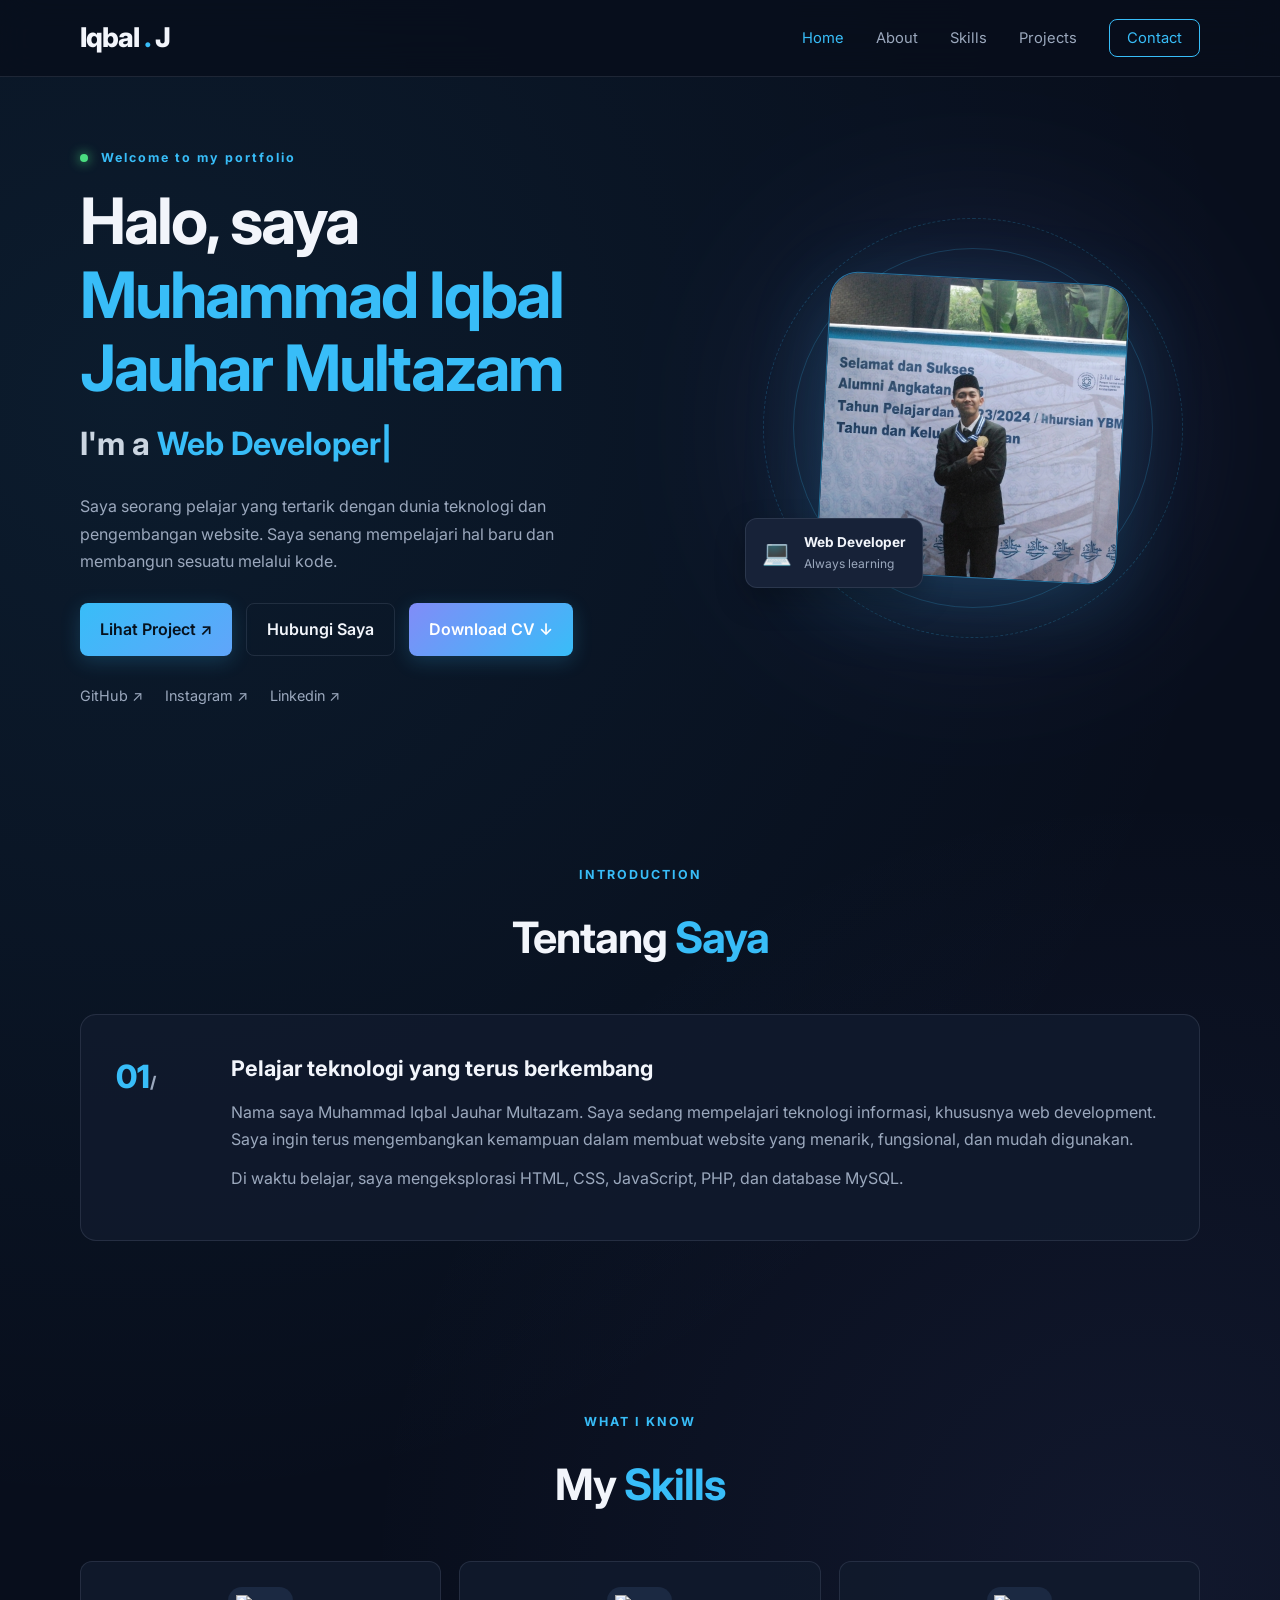
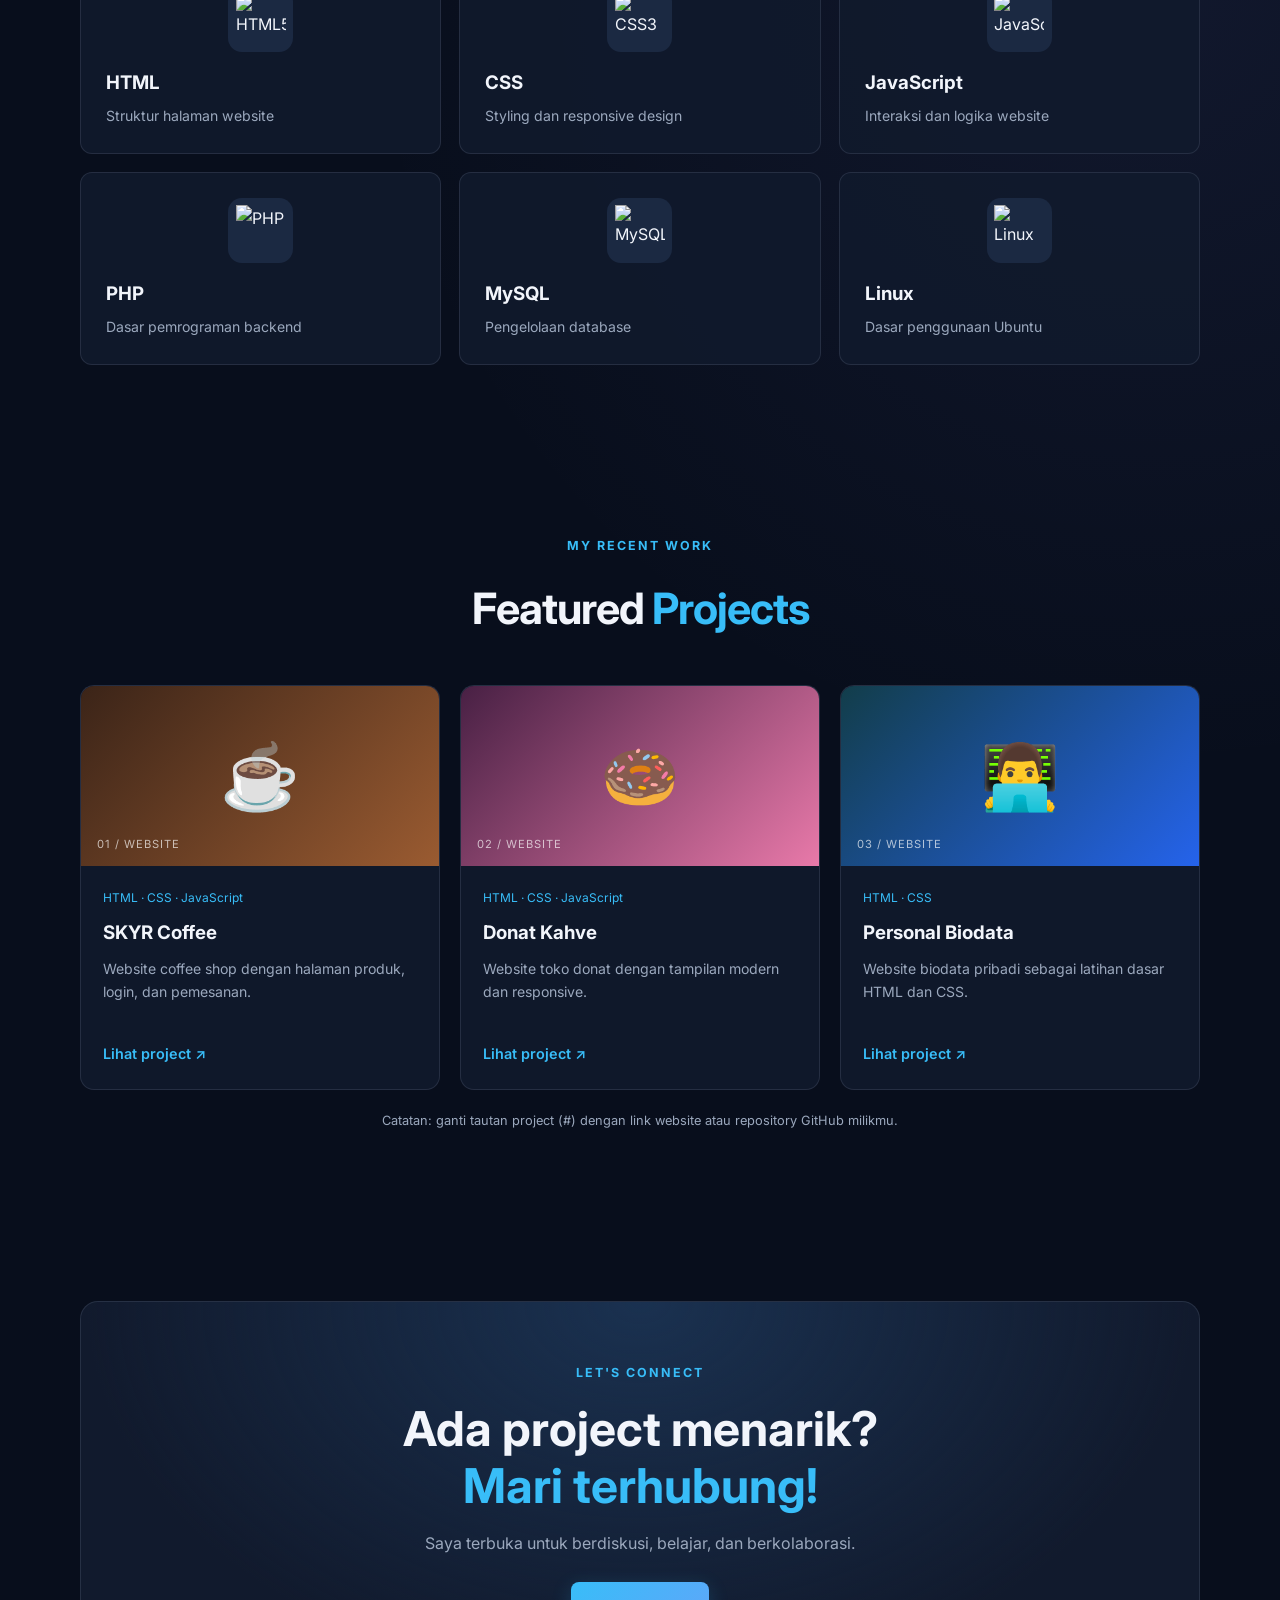
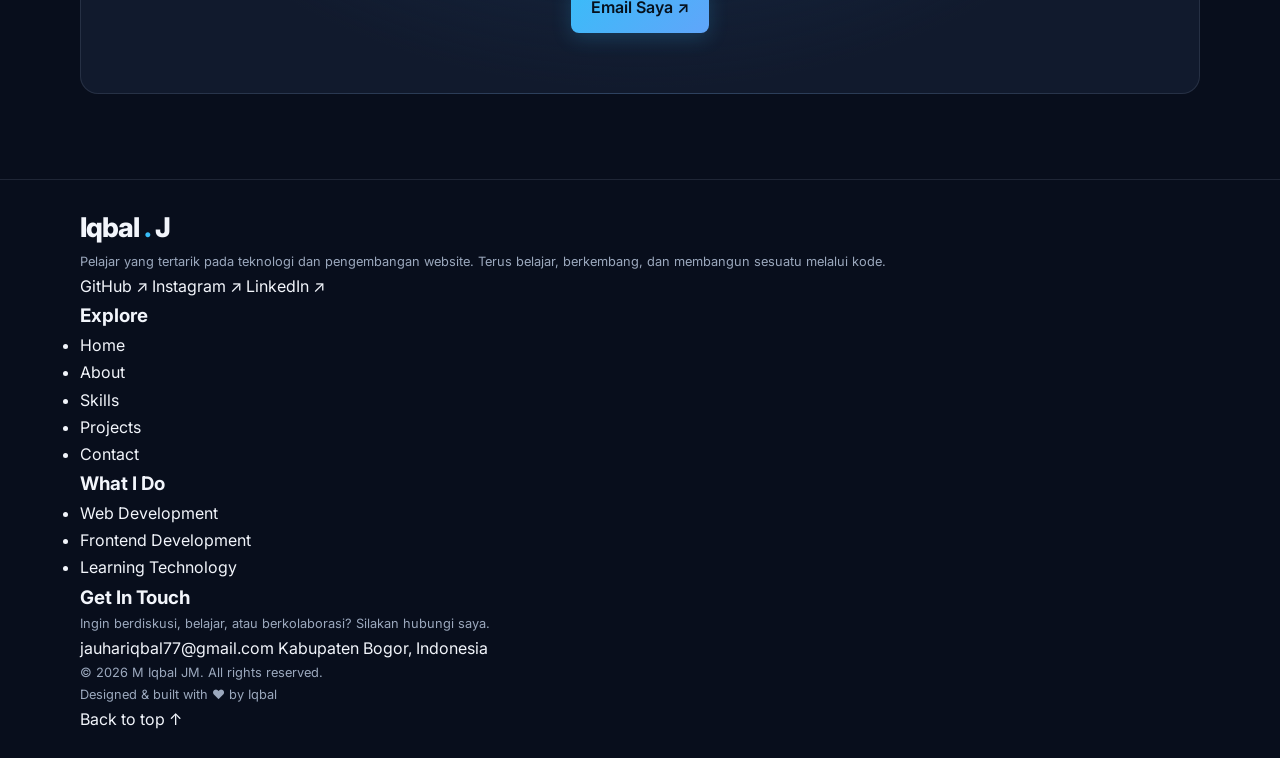
==== commit e674d8a3: "Update index.html" ====
--- a/index.html
+++ b/index.html
@@ -1,5 +1,6 @@
 <!DOCTYPE html>
 <html lang="id">
+
 <head>
   <meta charset="UTF-8">
   <meta name="viewport" content="width=device-width, initial-scale=1.0">
@@ -8,6 +9,7 @@
   <link rel="stylesheet" href="css/style.css">
   <script src="js/script.js" defer></script>
 </head>
+
 <body>
   <header class="header">
     <nav class="navbar container">
@@ -37,29 +39,32 @@
           <a href="#projects" class="btn btn-primary">
             Lihat Project ↗
           </a>
-        
+
           <a href="#contact" class="btn btn-outline">
             Hubungi Saya
           </a>
-        
+
           <a href="cv/CV-Muhammad-Iqbal-Jauhar-Multazam-Revisi.pdf" class="btn btn-cv" download>
             Download CV ↓
           </a>
         </div>
         <div class="social-links">
-          <a href="https://github.com/iqbaljauhar07/portfolio-iqbal" target="_blank" rel="noopener noreferrer">GitHub ↗</a>
+          <a href="https://github.com/iqbaljauhar07" target="_blank" rel="noopener noreferrer">GitHub ↗</a>
           <a href="https://www.instagram.com/iqbaljamz._/" target="_blank" rel="noopener noreferrer">Instagram ↗</a>
-          <a href="https://www.linkedin.com/in/m-iqbal-jauhar-m-0b9244431/" target="_blank" rel="noopener noreferrer">Linkedin ↗</a>
+          <a href="https://www.linkedin.com/in/m-iqbal-jauhar-m-0b9244431/" target="_blank"
+            rel="noopener noreferrer">Linkedin ↗</a>
         </div>
       </div>
       <div class="hero-image">
         <div class="image-glow"></div>
         <div class="profile-frame">
           <img src="img/profile.jpg" alt="Foto profil Iqbal"
-               onerror="this.style.display='none'; this.nextElementSibling.style.display='grid';">
+            onerror="this.style.display='none'; this.nextElementSibling.style.display='grid';">
           <div class="profile-placeholder">IQ</div>
         </div>
-        <div class="floating-card"><span>💻</span><div><strong>Web Developer</strong><small>Always learning</small></div></div>
+        <div class="floating-card"><span>💻</span>
+          <div><strong>Web Developer</strong><small>Always learning</small></div>
+        </div>
         <div class="circle circle-one"></div>
         <div class="circle circle-two"></div>
       </div>
@@ -98,7 +103,7 @@
           <h3>HTML</h3>
           <p>Struktur halaman website</p>
         </div>
-      
+
         <div class="skill-card">
           <span class="skill-icon">
             <img src="https://cdn.simpleicons.org/css/663399" alt="CSS3">
@@ -106,7 +111,7 @@
           <h3>CSS</h3>
           <p>Styling dan responsive design</p>
         </div>
-      
+
         <div class="skill-card">
           <span class="skill-icon">
             <img src="https://cdn.simpleicons.org/javascript/F7DF1E" alt="JavaScript">
@@ -114,7 +119,7 @@
           <h3>JavaScript</h3>
           <p>Interaksi dan logika website</p>
         </div>
-      
+
         <div class="skill-card">
           <span class="skill-icon">
             <img src="https://cdn.simpleicons.org/php/777BB4" alt="PHP">
@@ -122,7 +127,7 @@
           <h3>PHP</h3>
           <p>Dasar pemrograman backend</p>
         </div>
-      
+
         <div class="skill-card">
           <span class="skill-icon">
             <img src="https://cdn.simpleicons.org/mysql/4479A1" alt="MySQL">
@@ -130,7 +135,7 @@
           <h3>MySQL</h3>
           <p>Pengelolaan database</p>
         </div>
-      
+
         <div class="skill-card">
           <span class="skill-icon">
             <img src="https://cdn.simpleicons.org/linux/FCC624" alt="Linux">
@@ -149,15 +154,30 @@
       <div class="projects-grid">
         <article class="project-card">
           <div class="project-visual visual-coffee"><span>☕</span><small>01 / WEBSITE</small></div>
-          <div class="project-info"><p class="project-type">HTML · CSS · JavaScript</p><h3>SKYR Coffee</h3><p>Website coffee shop dengan halaman produk, login, dan pemesanan.</p><a href="#" class="project-link">Lihat project ↗</a></div>
+          <div class="project-info">
+            <p class="project-type">HTML · CSS · JavaScript</p>
+            <h3>SKYR Coffee</h3>
+            <p>Website coffee shop dengan halaman produk, login, dan pemesanan.</p><a href="#"
+              class="project-link">Lihat project ↗</a>
+          </div>
         </article>
         <article class="project-card">
           <div class="project-visual visual-donut"><span>🍩</span><small>02 / WEBSITE</small></div>
-          <div class="project-info"><p class="project-type">HTML · CSS · JavaScript</p><h3>Donat Kahve</h3><p>Website toko donat dengan tampilan modern dan responsive.</p><a href="#" class="project-link">Lihat project ↗</a></div>
+          <div class="project-info">
+            <p class="project-type">HTML · CSS · JavaScript</p>
+            <h3>Donat Kahve</h3>
+            <p>Website toko donat dengan tampilan modern dan responsive.</p><a href="#" class="project-link">Lihat
+              project ↗</a>
+          </div>
         </article>
         <article class="project-card">
           <div class="project-visual visual-bio"><span>👨‍💻</span><small>03 / WEBSITE</small></div>
-          <div class="project-info"><p class="project-type">HTML · CSS</p><h3>Personal Biodata</h3><p>Website biodata pribadi sebagai latihan dasar HTML dan CSS.</p><a href="#" class="project-link">Lihat project ↗</a></div>
+          <div class="project-info">
+            <p class="project-type">HTML · CSS</p>
+            <h3>Personal Biodata</h3>
+            <p>Website biodata pribadi sebagai latihan dasar HTML dan CSS.</p><a href="#" class="project-link">Lihat
+              project ↗</a>
+          </div>
         </article>
       </div>
       <p class="project-note">Catatan: ganti tautan project (#) dengan link website atau repository GitHub milikmu.</p>
@@ -176,11 +196,51 @@
   </main>
 
   <footer class="footer">
-    <div class="container footer-content">
-      <a href="#home" class="logo">Iqbal <span>.</span> J</a>
-      <p>© <span id="year"></span> M Iqbal JM. Dibuat dengan HTML, CSS & JavaScript.</p>
-      <a href="#home">Back to top ↑</a>
+    <div class="container">
+      <div class="footer-main">
+        <div class="footer-brand">
+          <a href="#home" class="logo">Iqbal <span>.</span> J</a>
+          <p>Pelajar yang tertarik pada teknologi dan pengembangan website. Terus belajar, berkembang, dan membangun
+            sesuatu melalui kode.</p>
+          <div class="footer-socials">
+            <a href="https://github.com/iqbaljauhar07" target="_blank" rel="noopener noreferrer">GitHub ↗</a>
+            <a href="https://www.instagram.com/iqbaljamz._/" target="_blank" rel="noopener noreferrer">Instagram ↗</a>
+            <a href="https://www.linkedin.com/in/m-iqbal-jauhar-m-0b9244431/" target="_blank"
+              rel="noopener noreferrer">LinkedIn ↗</a>
+          </div>
+        </div>
+        <div class="footer-column">
+          <h3>Explore</h3>
+          <ul>
+            <li><a href="#home">Home</a></li>
+            <li><a href="#about">About</a></li>
+            <li><a href="#skills">Skills</a></li>
+            <li><a href="#projects">Projects</a></li>
+            <li><a href="#contact">Contact</a></li>
+          </ul>
+        </div>
+        <div class="footer-column">
+          <h3>What I Do</h3>
+          <ul>
+            <li><a href="#skills">Web Development</a></li>
+            <li><a href="#skills">Frontend Development</a></li>
+            <li><a href="#skills">Learning Technology</a></li>
+          </ul>
+        </div>
+        <div class="footer-contact">
+          <h3>Get In Touch</h3>
+          <p>Ingin berdiskusi, belajar, atau berkolaborasi? Silakan hubungi saya.</p>
+          <a class="footer-email" href="mailto:jauhariqbal77@gmail.com">jauhariqbal77@gmail.com</a>
+          <span class="footer-location">Kabupaten Bogor, Indonesia</span>
+        </div>
+      </div>
+      <div class="footer-bottom">
+        <p>© <span id="year"></span> M Iqbal JM. All rights reserved.</p>
+        <p>Designed &amp; built with <span>♥</span> by Iqbal</p>
+        <a class="back-to-top" href="#home">Back to top ↑</a>
+      </div>
     </div>
   </footer>
 </body>
+
 </html>
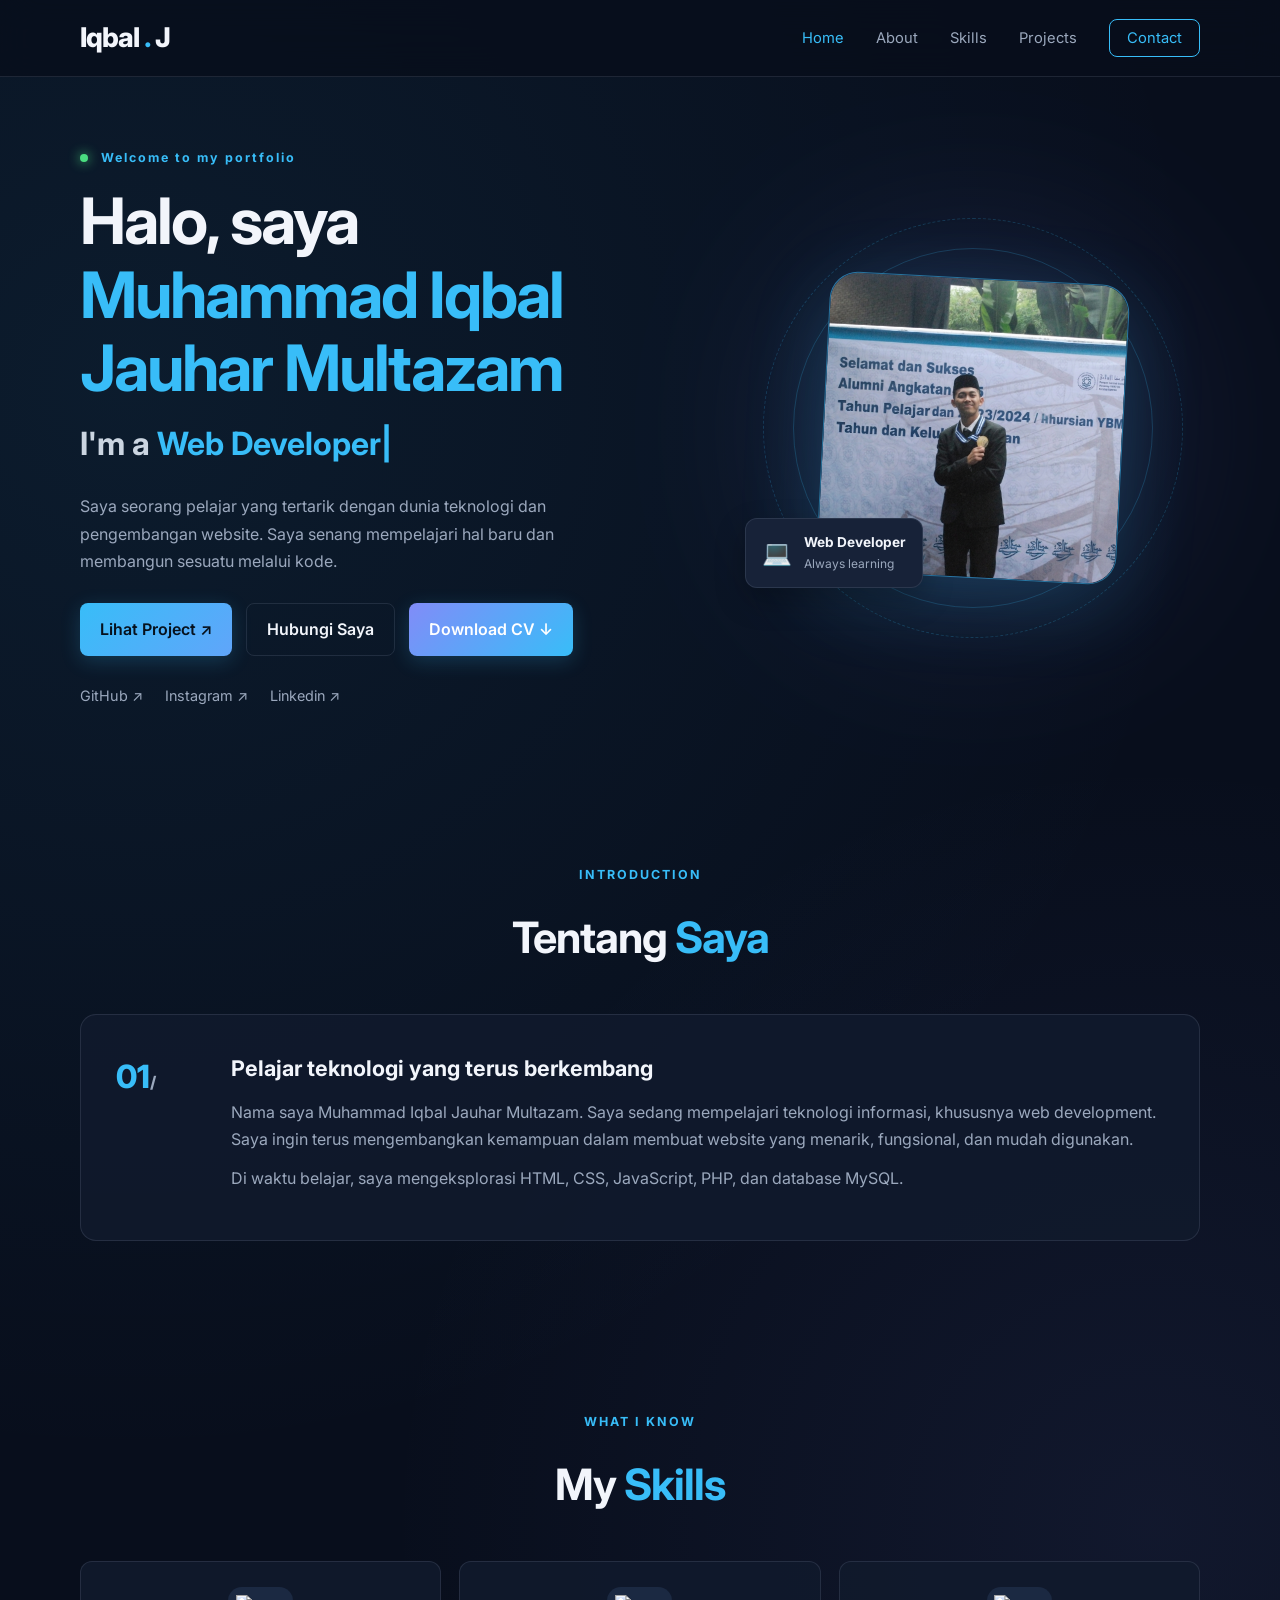
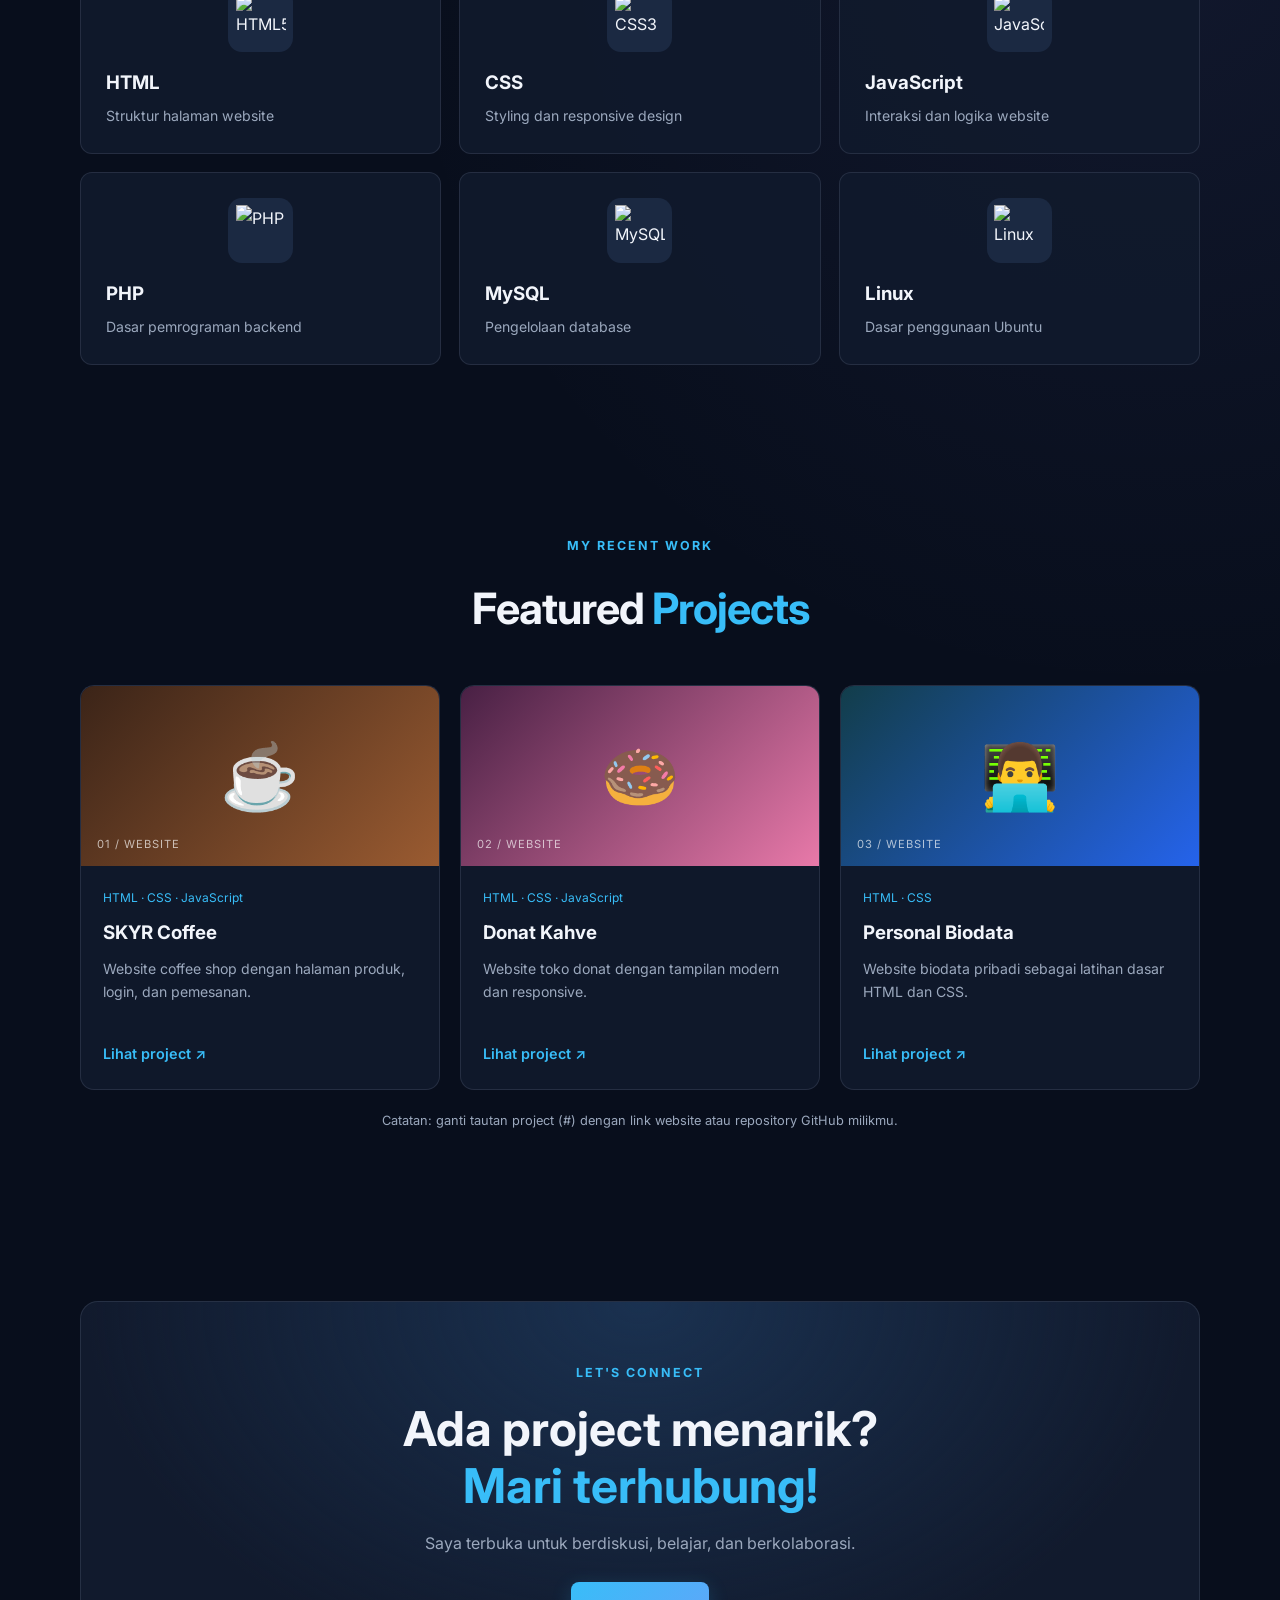
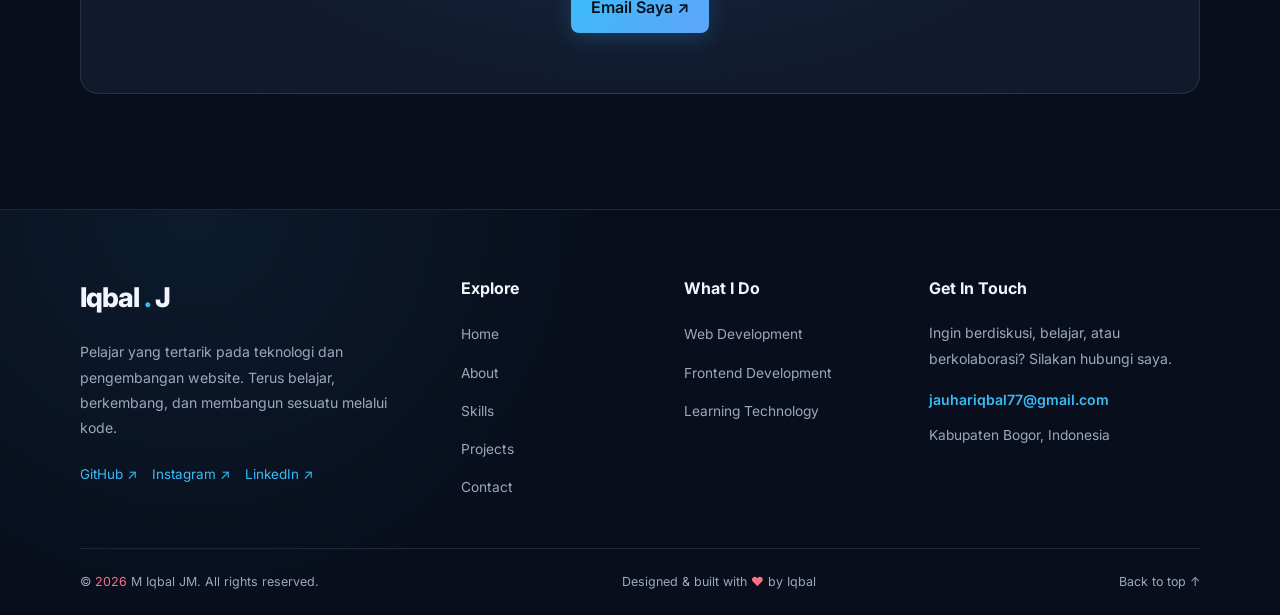
==== commit 7544e1e0: "Update index.html" ====
--- a/index.html
+++ b/index.html
@@ -6,6 +6,7 @@
   <meta name="viewport" content="width=device-width, initial-scale=1.0">
   <meta name="description" content="Portofolio pribadi Muhammad Iqbal Jauhar Multazam">
   <title>Portofolio | Muhammad Iqbal J</title>
+    <link rel="icon" type="image/png" href="img/favicon.png">
   <link rel="stylesheet" href="css/style.css">
   <script src="js/script.js" defer></script>
 </head>
--- a/css/style.css
+++ b/css/style.css
@@ -798,3 +798,149 @@
         transition-duration: .01ms !important;
     }
 }
+
+
+
+/* FOOTER MULTI-KOLOM - ditambahkan tanpa menghapus animasi yang sudah ada */
+.footer {
+    margin-top: 30px;
+    padding: 65px 0 22px;
+    background:
+        radial-gradient(circle at 15% 0%, rgba(56, 189, 248, .08), transparent 35%),
+        #080e1c;
+    border-top: 1px solid var(--border);
+}
+
+.footer-main {
+    display: grid;
+    grid-template-columns: 1.5fr .8fr .9fr 1.2fr;
+    gap: 42px;
+    padding-bottom: 48px;
+}
+
+.footer-brand .logo {
+    display: inline-block;
+    margin-bottom: 18px;
+}
+
+.footer-brand > p,
+.footer-contact > p {
+    max-width: 340px;
+    color: var(--muted);
+    font-size: .88rem;
+    line-height: 1.8;
+}
+
+.footer-socials {
+    display: flex;
+    flex-wrap: wrap;
+    gap: 15px;
+    margin-top: 22px;
+}
+
+.footer-socials a {
+    color: var(--accent);
+    font-size: .84rem;
+    transition: .25s ease;
+}
+
+.footer-socials a:hover,
+.footer-column a:hover,
+.back-to-top:hover {
+    color: #fff;
+    transform: translateY(-2px);
+}
+
+.footer-column h3,
+.footer-contact h3 {
+    color: var(--text);
+    font-size: 1rem;
+    margin-bottom: 18px;
+}
+
+.footer-column ul {
+    list-style: none;
+    display: grid;
+    gap: 11px;
+}
+
+.footer-column li a,
+.footer-location {
+    color: var(--muted);
+    font-size: .86rem;
+    transition: .25s ease;
+}
+
+.footer-column li a {
+    display: inline-block;
+}
+
+.footer-contact > p {
+    margin-bottom: 15px;
+}
+
+.footer-email {
+    display: inline-block;
+    color: var(--accent);
+    font-size: .88rem;
+    font-weight: 600;
+    overflow-wrap: anywhere;
+    margin-bottom: 12px;
+}
+
+.footer-location {
+    display: block;
+}
+
+.footer-bottom {
+    display: flex;
+    align-items: center;
+    justify-content: space-between;
+    flex-wrap: wrap;
+    gap: 15px;
+    padding-top: 22px;
+    border-top: 1px solid var(--border);
+}
+
+.footer-bottom p,
+.footer-bottom a {
+    color: var(--muted);
+    font-size: .78rem;
+}
+
+.footer-bottom p span {
+    color: #fb7185;
+}
+
+.back-to-top {
+    transition: .25s ease;
+}
+
+@media (max-width: 900px) {
+    .footer-main {
+        grid-template-columns: 1.3fr 1fr;
+        gap: 35px;
+    }
+}
+
+@media (max-width: 520px) {
+    .footer {
+        padding-top: 48px;
+    }
+
+    .footer-main {
+        grid-template-columns: 1fr 1fr;
+        gap: 30px 20px;
+    }
+
+    .footer-brand,
+    .footer-contact {
+        grid-column: 1 / -1;
+    }
+
+    .footer-bottom {
+        flex-direction: column;
+        align-items: flex-start;
+    }
+}
+
